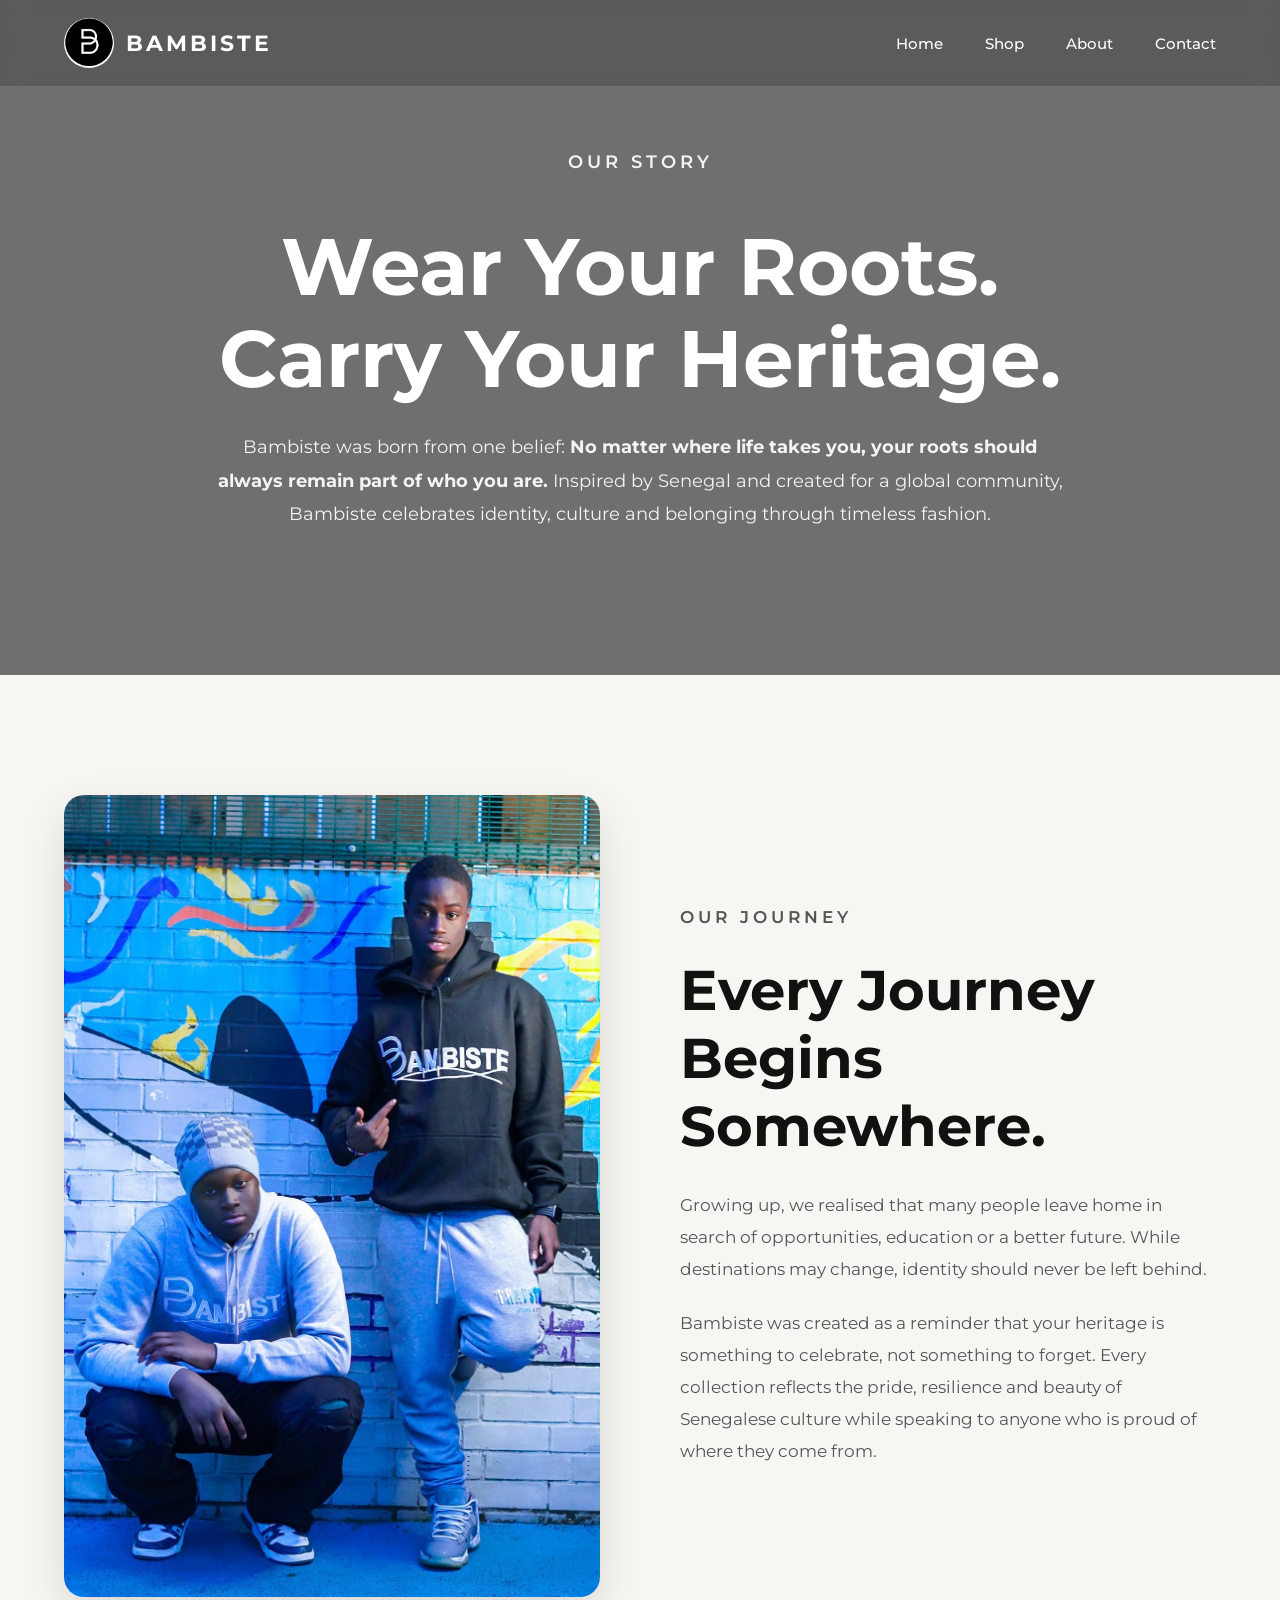
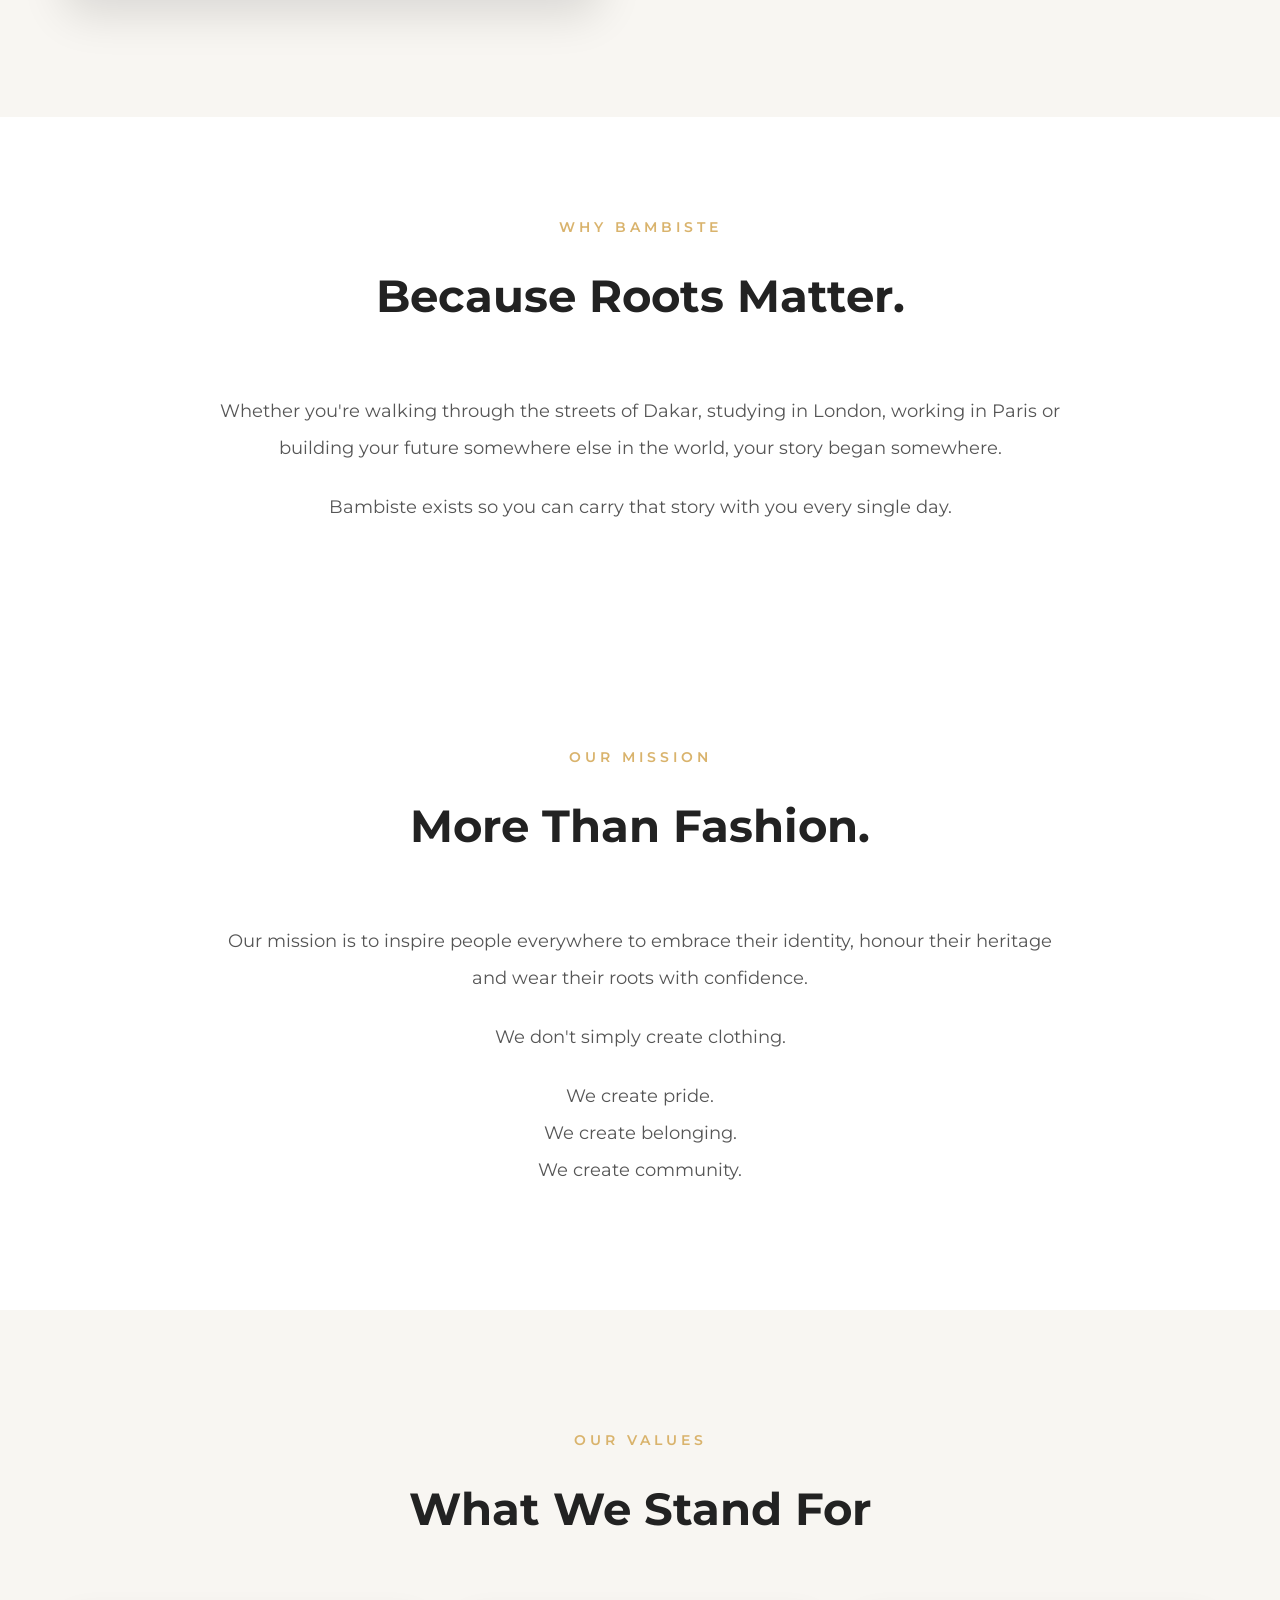
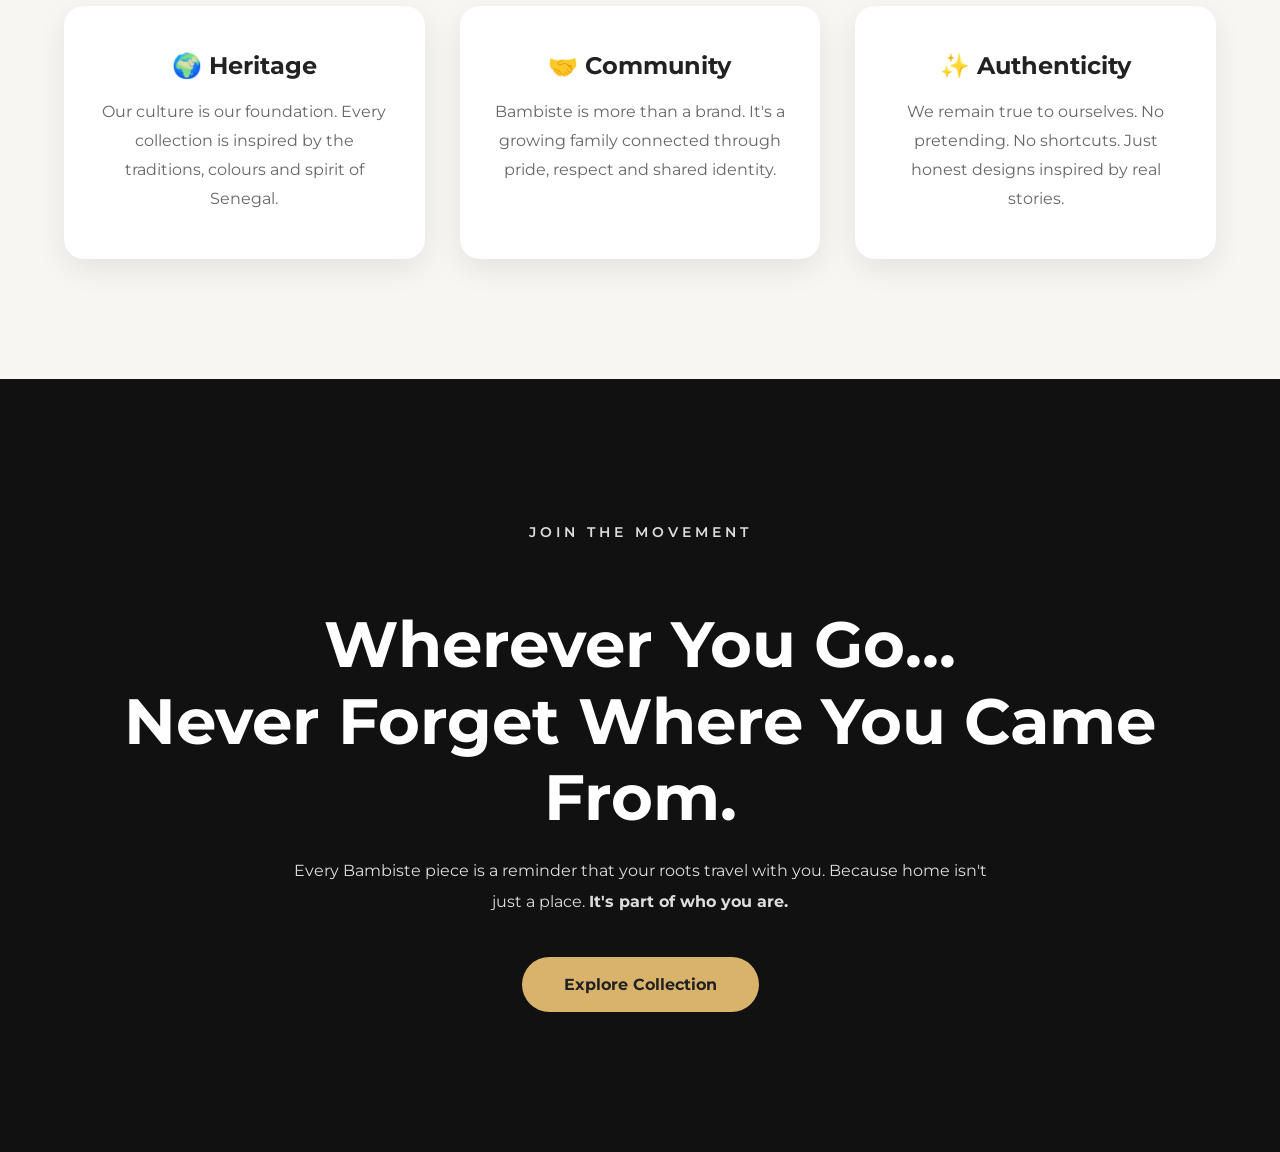
==== about.html @ 908a44ee "Add files via upload" ====
<!DOCTYPE html>
<html lang="en">

<head>

    <meta charset="UTF-8">
    <meta name="viewport" content="width=device-width, initial-scale=1.0">

    <title>About | Bambiste</title>

    <link rel="stylesheet" href="style.css">

    <!-- Google Font -->
    <link rel="preconnect" href="https://fonts.googleapis.com">
    <link rel="preconnect" href="https://fonts.gstatic.com" crossorigin>

    <link href="https://fonts.googleapis.com/css2?family=Montserrat:wght@300;400;500;600;700;800&display=swap" rel="stylesheet">

</head>

<body>

<header>

    <nav class="navbar">

        <a href="home.html" class="logo">

            <img src="logo.PNG" alt="Bambiste Logo">

            <span>BAMBISTE</span>

        </a>

        <ul class="nav-links">

            <li><a href="home.html">Home</a></li>

            <li><a href="shop.html">Shop</a></li>

            <li><a href="about.html">About</a></li>

            <li><a href="contact.html">Contact</a></li>

        </ul>

    </nav>

</header>

<main>

<!-- ==========================================
     ABOUT HERO
========================================== -->

<section class="about-hero">

    <div class="about-overlay"></div>

    <div class="about-content">

        <p class="section-subtitle">
            OUR STORY
        </p>

        <h1>
            Wear Your Roots.
            <br>
            Carry Your Heritage.
        </h1>

        <p>

            Bambiste was born from one belief:
            <strong>No matter where life takes you, your roots should always remain part of who you are.</strong>

            Inspired by Senegal and created for a global community, Bambiste celebrates identity, culture and belonging through timeless fashion.

        </p>

    </div>

</section>

<!-- ==========================================
     OUR STORY
========================================== -->

<section class="about-story">

    <div class="container">

        <div class="about-grid">

            <div class="about-image">

                <img src="pic10.JPG" alt="Bambiste Story">

            </div>

            <div class="about-text">

                <p class="section-subtitle">
                    OUR JOURNEY
                </p>

                <h2>
                    Every Journey Begins Somewhere.
                </h2>

                <p>

                    Growing up, we realised that many people leave home in search of opportunities, education or a better future. While destinations may change, identity should never be left behind.

                </p>

                <p>

                    Bambiste was created as a reminder that your heritage is something to celebrate, not something to forget. Every collection reflects the pride, resilience and beauty of Senegalese culture while speaking to anyone who is proud of where they come from.

                </p>

            </div>

        </div>

    </div>

</section>

<!-- ==========================================
     WHY BAMBISTE
========================================== -->

<section class="about-purpose">

    <div class="container">

        <div class="section-heading">

            <p class="section-subtitle">
                WHY BAMBISTE
            </p>

            <h2>
                Because Roots Matter.
            </h2>

        </div>

        <div class="purpose-text">

            <p>

                Whether you're walking through the streets of Dakar, studying in London, working in Paris or building your future somewhere else in the world, your story began somewhere.

            </p>

            <p>

                Bambiste exists so you can carry that story with you every single day.

            </p>

        </div>

    </div>

</section>

<!-- ==========================================
     OUR MISSION
========================================== -->

<section class="mission">

    <div class="container">

        <div class="section-heading">

            <p class="section-subtitle">
                OUR MISSION
            </p>

            <h2>
                More Than Fashion.
            </h2>

        </div>

        <div class="purpose-text">

            <p>

                Our mission is to inspire people everywhere to embrace their identity, honour their heritage and wear their roots with confidence.

            </p>

            <p>

                We don't simply create clothing.

            </p>

            <p>

                We create pride.
                <br>
                We create belonging.
                <br>
                We create community.

            </p>

        </div>

    </div>

</section>

<!-- ==========================================
     OUR VALUES
========================================== -->

<section class="values">

    <div class="container">

        <div class="section-heading">

            <p class="section-subtitle">
                OUR VALUES
            </p>

            <h2>
                What We Stand For
            </h2>

        </div>

        <div class="values-grid">

            <div class="value-card">

                <h3>🌍 Heritage</h3>

                <p>

                    Our culture is our foundation. Every collection is inspired by the traditions, colours and spirit of Senegal.

                </p>

            </div>

            <div class="value-card">

                <h3>🤝 Community</h3>

                <p>

                    Bambiste is more than a brand. It's a growing family connected through pride, respect and shared identity.

                </p>

            </div>

            <div class="value-card">

                <h3>✨ Authenticity</h3>

                <p>

                    We remain true to ourselves. No pretending. No shortcuts. Just honest designs inspired by real stories.

                </p>

            </div>

        </div>

    </div>

</section>

<!-- ==========================================
     FINAL MESSAGE
========================================== -->

<section class="about-cta">

    <div class="container">

        <p class="section-subtitle">

            JOIN THE MOVEMENT

        </p>

        <h2>

            Wherever You Go...
            <br>
            Never Forget Where You Came From.

        </h2>

        <p>

            Every Bambiste piece is a reminder that your roots travel with you.

            Because home isn't just a place.

            <strong>It's part of who you are.</strong>

        </p>

        <a href="shop.html" class="btn">

            Explore Collection

        </a>

    </div>

</section>

</main>

<script src="script.js"></script>

</body>

</html>
---- style.css ----
/* =====================================================
   BAMBISTE WEBSITE
   MAIN STYLESHEET
===================================================== */


/* =====================================================
   RESET
===================================================== */

*{
    margin:0;
    padding:0;
    box-sizing:border-box;
}

html{
    scroll-behavior:smooth;
}

body{
    font-family:'Montserrat',sans-serif;
    background:#f8f6f2;
    color:#222;
    overflow-x:hidden;
}

img{
    display:block;
    max-width:100%;
}

a{
    text-decoration:none;
}

ul{
    list-style:none;
}


/* =====================================================
   REUSABLE
===================================================== */

section{
    width:100%;
}

.btn{

    display:inline-flex;

    align-items:center;

    justify-content:center;

    padding:18px 42px;

    background:#d9b36c;

    color:#222;

    border-radius:50px;

    font-weight:700;

    transition:.35s ease;

}

.btn:hover{

    background:#fff;

    transform:translateY(-4px);

    box-shadow:0 12px 30px rgba(0,0,0,.15);

}


/* =====================================================
   HEADER
===================================================== */

header{

    position:fixed;

    top:0;
    left:0;

    width:100%;

    z-index:1000;

    background:rgba(0,0,0,.18);

    backdrop-filter:blur(12px);

    transition:.35s ease;

}

.navbar{

    width:90%;

    max-width:1300px;

    margin:auto;

    display:flex;

    justify-content:space-between;

    align-items:center;

    padding:18px 0;

}


/* =====================================================
   LOGO
===================================================== */

.logo{

    display:flex;

    align-items:center;

    gap:12px;

    color:#fff;

    font-size:1.35rem;

    font-weight:700;

    letter-spacing:3px;

}

.logo img{

    width:50px;

    height:50px;

    object-fit:cover;

    border-radius:50%;

    transition:.35s ease;

}

.logo:hover img{

    transform:rotate(8deg) scale(1.08);

}


/* =====================================================
   NAVIGATION
===================================================== */

.nav-links{

    display:flex;

    align-items:center;

    gap:42px;

}

.nav-links a{

    position:relative;

    color:#fff;

    font-size:.95rem;

    font-weight:500;

    transition:.3s ease;

}

.nav-links a:hover{

    color:#d9b36c;

}

.nav-links a::after{

    content:"";

    position:absolute;

    left:0;

    bottom:-6px;

    width:0;

    height:2px;

    background:#d9b36c;

    transition:.3s;

}

.nav-links a:hover::after{

    width:100%;

}


/* =====================================================
   HERO
===================================================== */

.hero{

    position:relative;

    min-height:100vh;

    display:flex;

    justify-content:center;

    align-items:center;

    overflow:hidden;

}


/* =====================================================
   HERO SLIDER
===================================================== */

.hero-slider{

    position:absolute;

    inset:0;

}

.hero-slider img{

    position:absolute;

    inset:0;

    width:100%;

    height:100%;

    object-fit:cover;

    object-position:center center;

    opacity:0;

    transform:scale(1);

    transition:
        opacity 1.2s ease,
        transform 6s ease;

}

.hero-slider img.active{

    opacity:1;

    transform:scale(1.06);

}


/* Individual image positioning */

.hero-top{

    object-position:center 15%;

}

.hero-center{

    object-position:center center;

}

.hero-left{

    object-position:left center;

}

.hero-right{

    object-position:right center;

}


/* =====================================================
   HERO OVERLAY
===================================================== */

.hero-overlay{

    position:absolute;

    inset:0;

    background:linear-gradient(

        rgba(0,0,0,.35),

        rgba(0,0,0,.55)

    );

}


/* =====================================================
   HERO CONTENT
===================================================== */

.hero-content{

    position:relative;

    z-index:5;

    width:90%;

    max-width:850px;

    text-align:center;

    color:#fff;

}

.subtitle{

    margin-bottom:22px;

    color:#d9b36c;

    font-size:.95rem;

    letter-spacing:4px;

    text-transform:uppercase;

}

.hero h1{

    font-size:clamp(3rem,7vw,5rem);

    line-height:1.1;

    margin-bottom:25px;

}

.description{

    max-width:700px;

    margin:0 auto 45px;

    line-height:1.9;

    font-size:1.08rem;

    color:#f2f2f2;

}


/* =====================================================
   SCROLL INDICATOR
===================================================== */

.scroll-indicator{

    position:absolute;

    bottom:35px;

    left:50%;

    transform:translateX(-50%);

    color:#fff;

    font-size:.8rem;

    letter-spacing:3px;

    text-transform:uppercase;

    z-index:5;

    opacity:.8;

}

/* =====================================================
   OUR STORY
===================================================== */

.story{

    padding:120px 0;

    background:#f8f6f2;

}

.story-container{

    width:90%;

    max-width:1300px;

    margin:auto;

    display:grid;

    grid-template-columns:1fr 1fr;

    gap:90px;

    align-items:center;

}

.story-image{

    position:relative;

    overflow:hidden;

    border-radius:20px;

    box-shadow:0 20px 60px rgba(0,0,0,.12);

}

.story-image img{

    width:100%;

    aspect-ratio:4/5;

    object-fit:cover;

    object-position:center top;

    transition:transform .7s ease;

}

.story-image:hover img{

    transform:scale(1.05);

}

.story-text{

    max-width:560px;

}

.section-subtitle{

    display:inline-block;

    color:#d9b36c;

    text-transform:uppercase;

    letter-spacing:4px;

    font-size:.9rem;

    font-weight:600;

    margin-bottom:18px;

}

.story-text h2{

    font-size:clamp(2.5rem,5vw,3.5rem);

    color:#111;

    line-height:1.2;

    margin-bottom:30px;

}

.story-text p{

    color:#555;

    font-size:1.05rem;

    line-height:1.9;

    margin-bottom:24px;

}


/* =====================================================
   FUTURE SECTIONS
===================================================== */

.section{

    padding:120px 0;

}

.container{

    width:90%;

    max-width:1300px;

    margin:auto;

}


/* =====================================================
   SCROLLBAR
===================================================== */

::-webkit-scrollbar{

    width:10px;

}

::-webkit-scrollbar-track{

    background:#efefef;

}

::-webkit-scrollbar-thumb{

    background:#d9b36c;

    border-radius:20px;

}

::-webkit-scrollbar-thumb:hover{

    background:#bf9850;

}


/* =====================================================
   SELECTION
===================================================== */

::selection{

    background:#d9b36c;

    color:#fff;

}

/* =====================================================
   ABOUT PAGE
===================================================== */

/* ==========================
   ABOUT HERO
========================== */

.about-hero{

    position:relative;

    min-height:75vh;

    display:flex;

    justify-content:center;

    align-items:center;

    text-align:center;

    color:#fff;

    background:
    linear-gradient(rgba(0,0,0,.55),rgba(0,0,0,.55)),
    url("images/about/about-hero.jpg") center center/cover;

}

.about-content{

    width:90%;

    max-width:850px;

    position:relative;

    z-index:2;

}

.about-content h1{

    font-size:clamp(3rem,7vw,5rem);

    line-height:1.15;

    margin:25px 0;

}

.about-content p{

    font-size:1.1rem;

    line-height:1.9;

    color:#f4f4f4;

}

/* ==========================
   ABOUT STORY
========================== */

.about-story{

    padding:120px 0;

}

.about-grid{

    display:grid;

    grid-template-columns:1fr 1fr;

    gap:80px;

    align-items:center;

}

.about-image{

    overflow:hidden;

    border-radius:20px;

    box-shadow:0 18px 45px rgba(0,0,0,.12);

}

.about-image img{

    width:100%;

    display:block;

    transition:.6s ease;

}

.about-image:hover img{

    transform:scale(1.05);

}

.about-text h2{

    font-size:clamp(2.4rem,5vw,3.5rem);

    margin-bottom:30px;

    color:#111;

}

.about-text p{

    color:#555;

    line-height:1.9;

    margin-bottom:22px;

    font-size:1.05rem;

}

/* ==========================
   PURPOSE & MISSION
========================== */

.about-purpose,
.mission{

    padding:100px 0;

    background:#fff;

}

.purpose-text{

    max-width:850px;

    margin:auto;

    text-align:center;

}

.purpose-text p{

    font-size:1.15rem;

    line-height:2;

    color:#555;

    margin-bottom:22px;

}

/* ==========================
   VALUES
========================== */

.values{

    padding:120px 0;

    background:#f8f6f2;

}

.values-grid{

    display:grid;

    grid-template-columns:repeat(3,1fr);

    gap:35px;

}

.value-card{

    background:#fff;

    padding:45px 35px;

    border-radius:20px;

    text-align:center;

    transition:.35s;

    box-shadow:0 10px 30px rgba(0,0,0,.08);

}

.value-card:hover{

    transform:translateY(-10px);

}

.value-card h3{

    font-size:1.5rem;

    margin-bottom:18px;

    color:#222;

}

.value-card p{

    color:#666;

    line-height:1.8;

}

/* ==========================
   FINAL CTA
========================== */

.about-cta{

    padding:140px 0;

    text-align:center;

    background:#111;

    color:#fff;

}

.about-cta h2{

    font-size:clamp(2.5rem,5vw,4rem);

    margin:20px 0;

    line-height:1.2;

}

.about-cta p{

    max-width:700px;

    margin:0 auto 40px;

    color:#ddd;

    line-height:1.9;

}

/* =====================================================
   CONTACT PAGE
===================================================== */

/* ==========================
   CONTACT HERO
========================== */

.contact-hero{

    position:relative;

    min-height:70vh;

    display:flex;

    justify-content:center;

    align-items:center;

    text-align:center;

    color:#fff;

    background:
    linear-gradient(rgba(0,0,0,.55),rgba(0,0,0,.55)),
    url("images/contact/contact-hero.jpg") center center/cover;

}

.contact-content{

    width:90%;

    max-width:800px;

    position:relative;

    z-index:2;

}

.contact-content h1{

    font-size:clamp(3rem,7vw,5rem);

    margin:20px 0;

    line-height:1.15;

}

.contact-content p{

    color:#f2f2f2;

    line-height:1.9;

    font-size:1.05rem;

}


/* ==========================
   CONTACT SECTION
========================== */

.contact-section{

    padding:120px 0;

    background:#f8f6f2;

}

.contact-grid{

    display:grid;

    grid-template-columns:1fr 1fr;

    gap:70px;

    align-items:start;

}

.contact-intro{

    color:#666;

    line-height:1.9;

    margin-bottom:40px;

}


/* ==========================
   CONTACT CARDS
========================== */

.info-cards{

    display:flex;

    flex-direction:column;

    gap:25px;

}

.info-card{

    background:#fff;

    padding:30px;

    border-radius:20px;

    box-shadow:0 10px 30px rgba(0,0,0,.08);

    transition:.35s;

}

.info-card:hover{

    transform:translateY(-8px);

}

.info-icon{

    font-size:2rem;

    margin-bottom:15px;

}

.info-card h3{

    margin-bottom:10px;

    color:#111;

}

.info-card p{

    color:#666;

    line-height:1.8;

}


/* ==========================
   CONTACT FORM
========================== */

.contact-form{

    background:#fff;

    padding:40px;

    border-radius:20px;

    box-shadow:0 12px 35px rgba(0,0,0,.08);

}

.input-group{

    margin-bottom:22px;

}

.contact-form input,
.contact-form textarea{

    width:100%;

    padding:16px 18px;

    border:1px solid #ddd;

    border-radius:12px;

    font-family:'Montserrat',sans-serif;

    font-size:1rem;

    transition:.3s;

    background:#fff;

}

.contact-form textarea{

    resize:vertical;

    min-height:160px;

}

.contact-form input:focus,
.contact-form textarea:focus{

    outline:none;

    border-color:#d9b36c;

    box-shadow:0 0 0 3px rgba(217,179,108,.15);

}

.contact-form .btn{

    width:100%;

}


/* ==========================
   SOCIAL SECTION
========================== */

.contact-social{

    padding:120px 0;

    text-align:center;

    background:#fff;

}

.contact-social h2{

    font-size:clamp(2.4rem,5vw,3.5rem);

    margin:20px 0;

}

.contact-social p{

    max-width:700px;

    margin:0 auto 40px;

    color:#666;

    line-height:1.8;

}

.social-links{

    display:flex;

    justify-content:center;

    gap:25px;

    flex-wrap:wrap;

}

.social-links a{

    padding:14px 28px;

    border:2px solid #d9b36c;

    border-radius:40px;

    color:#222;

    font-weight:600;

    transition:.35s;

}

.social-links a:hover{

    background:#d9b36c;

    color:#fff;

}


/* ==========================
   FINAL QUOTE
========================== */

.contact-quote{

    position:relative;

    min-height:55vh;

    display:flex;

    justify-content:center;

    align-items:center;

    text-align:center;

    color:#fff;

    background:
    linear-gradient(rgba(0,0,0,.60),rgba(0,0,0,.60)),
    url("images/contact/contact-quote.jpg") center center/cover;

}

.quote-content{

    width:90%;

    max-width:800px;

    position:relative;

    z-index:2;

}

.quote-content h2{

    font-size:clamp(2.5rem,5vw,4rem);

    line-height:1.3;

    margin-bottom:25px;

}

.quote-content p{

    font-size:1.2rem;

    letter-spacing:2px;

    text-transform:uppercase;

}

/* =====================================================
   SHOP PAGE
===================================================== */

.shop-hero{

    height:60vh;

    min-height:450px;

    display:flex;

    justify-content:center;

    align-items:center;

    text-align:center;

    background:linear-gradient(rgba(0,0,0,.55),rgba(0,0,0,.55)),
    url("../images/hero/hero1.jpg") center center/cover;

    color:#fff;

}

.shop-hero-content{

    width:90%;

    max-width:800px;

}

.shop-hero h1{

    font-size:clamp(3rem,7vw,5rem);

    margin:20px 0;

}

.shop-hero p{

    line-height:1.8;

}


/* ==========================
   SECTION HEADINGS
========================== */

.section-heading{

    text-align:center;

    margin-bottom:70px;

}

.section-heading h2{

    font-size:2.8rem;

    margin:15px 0;

}

.section-description{

    max-width:650px;

    margin:auto;

    color:#666;

    line-height:1.8;

}


/* ==========================
   CATEGORIES
========================== */

.categories{

    padding:120px 0;

}

.category-grid{

    display:grid;

    grid-template-columns:repeat(3,1fr);

    gap:30px;

}

.category-card{

    position:relative;

    overflow:hidden;

    border-radius:20px;

    cursor:pointer;

}

.category-card img{

    width:100%;

    height:500px;

    object-fit:cover;

    transition:.6s;

}

.category-card:hover img{

    transform:scale(1.08);

}

.category-overlay{

    position:absolute;

    inset:0;

    background:linear-gradient(to top,rgba(0,0,0,.7),transparent);

    display:flex;

    flex-direction:column;

    justify-content:flex-end;

    padding:35px;

}

.category-overlay h3{

    color:#fff;

    font-size:2rem;

    margin-bottom:10px;

}

.category-overlay a{

    color:#d9b36c;

    font-weight:600;

}


/* ==========================
   PRODUCTS
========================== */

.featured-products{

    padding:0 0 120px;

}

.product-grid{

    display:grid;

    grid-template-columns:repeat(3,1fr);

    gap:35px;

}

.product-card{

    background:#fff;

    border-radius:20px;

    overflow:hidden;

    text-align:center;

    transition:.35s;

    box-shadow:0 8px 30px rgba(0,0,0,.08);

}

.product-card:hover{

    transform:translateY(-10px);

}

.product-card img{

    width:100%;

    height:380px;

    object-fit:cover;

}

.product-card h3{

    margin:25px 0 10px;

}

.price{

    color:#d9b36c;

    font-weight:700;

    margin-bottom:25px;

}

.product-card .btn{

    margin-bottom:30px;

}


/* =====================================================
   RESPONSIVE
===================================================== */

@media (max-width:1100px){

    .hero h1{

        font-size:4rem;

    }

    .story-container{

        gap:60px;

    }

}


@media (max-width:900px){

    .navbar{

        padding:16px 0;

    }

    .nav-links{

        gap:24px;

    }

    .hero{

        min-height:90vh;

    }

    .hero h1{

        font-size:3.2rem;

    }

    .description{

        font-size:1rem;

    }

    .story-container{

        grid-template-columns:1fr;

        gap:50px;

        text-align:center;

    }

    .story-text{

        max-width:100%;

    }

    .story-image{

        max-width:550px;

        margin:auto;

    }
    .category-grid,

    .product-grid{

        grid-template-columns:1fr;

    }

    .about-grid{

    grid-template-columns:1fr;

    text-align:center;

}

.values-grid{

    grid-template-columns:1fr;

}
.contact-grid{

    grid-template-columns:1fr;

}

.contact-info{

    text-align:center;

}

.contact-form{

    padding:30px;

}

}


@media (max-width:768px){

    .navbar{

        flex-direction:column;

        gap:18px;

    }

    .logo{

        font-size:1.2rem;

    }

    .logo img{

        width:44px;

        height:44px;

    }

    .nav-links{

        flex-wrap:wrap;

        justify-content:center;

        gap:18px;

    }

    .hero{

        min-height:85vh;

    }

    .hero h1{

        font-size:2.7rem;

    }

    .subtitle{

        font-size:.8rem;

        letter-spacing:3px;

    }

    .description{

        line-height:1.8;

    }

    .btn{

        padding:16px 34px;

    }

    .story{

        padding:90px 0;

    }

}


@media (max-width:480px){

    .hero{

        min-height:80vh;

    }

    .hero-content{

        width:92%;

    }

    .hero h1{

        font-size:2.2rem;

    }

    .description{

        font-size:.95rem;

    }

    .story{

        padding:80px 0;

    }

    .story-text h2{

        font-size:2rem;

    }

    .story-text p{

        font-size:1rem;

    }

    .scroll-indicator{

        display:none;

    }

}
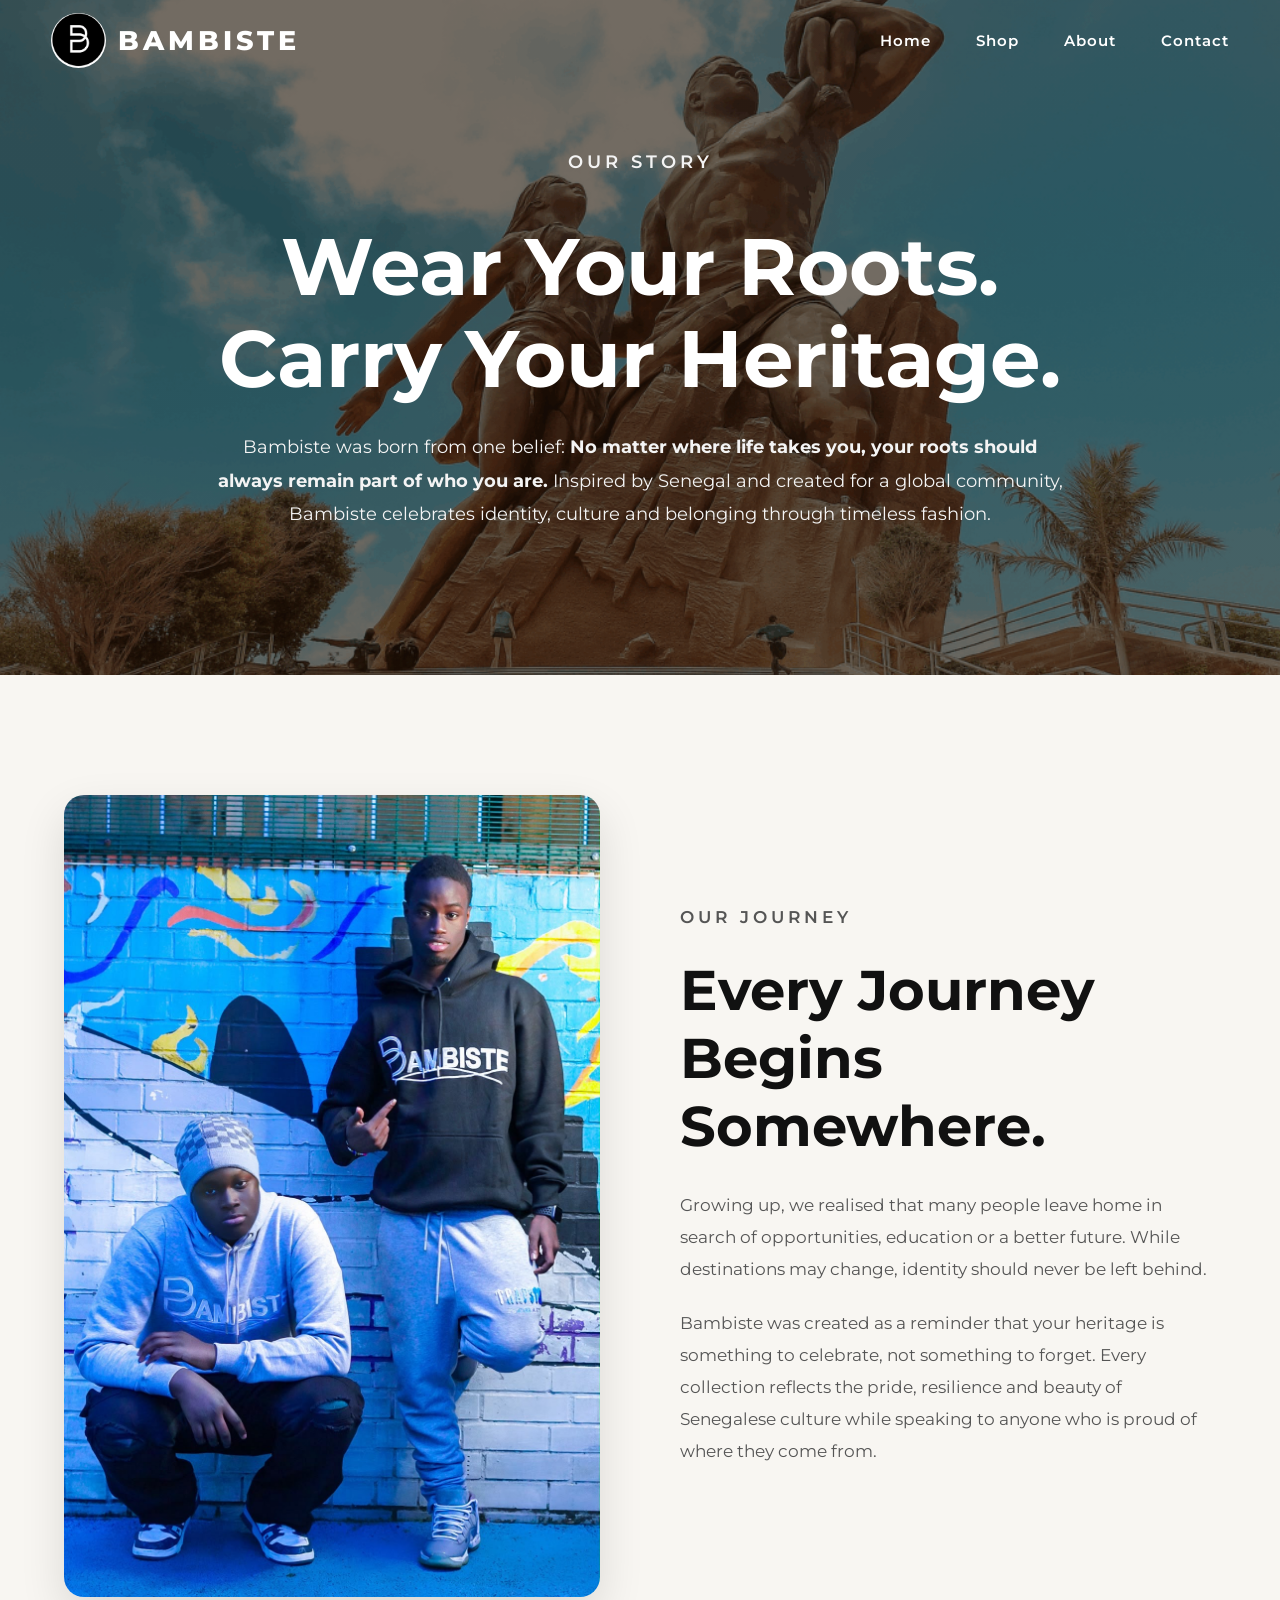
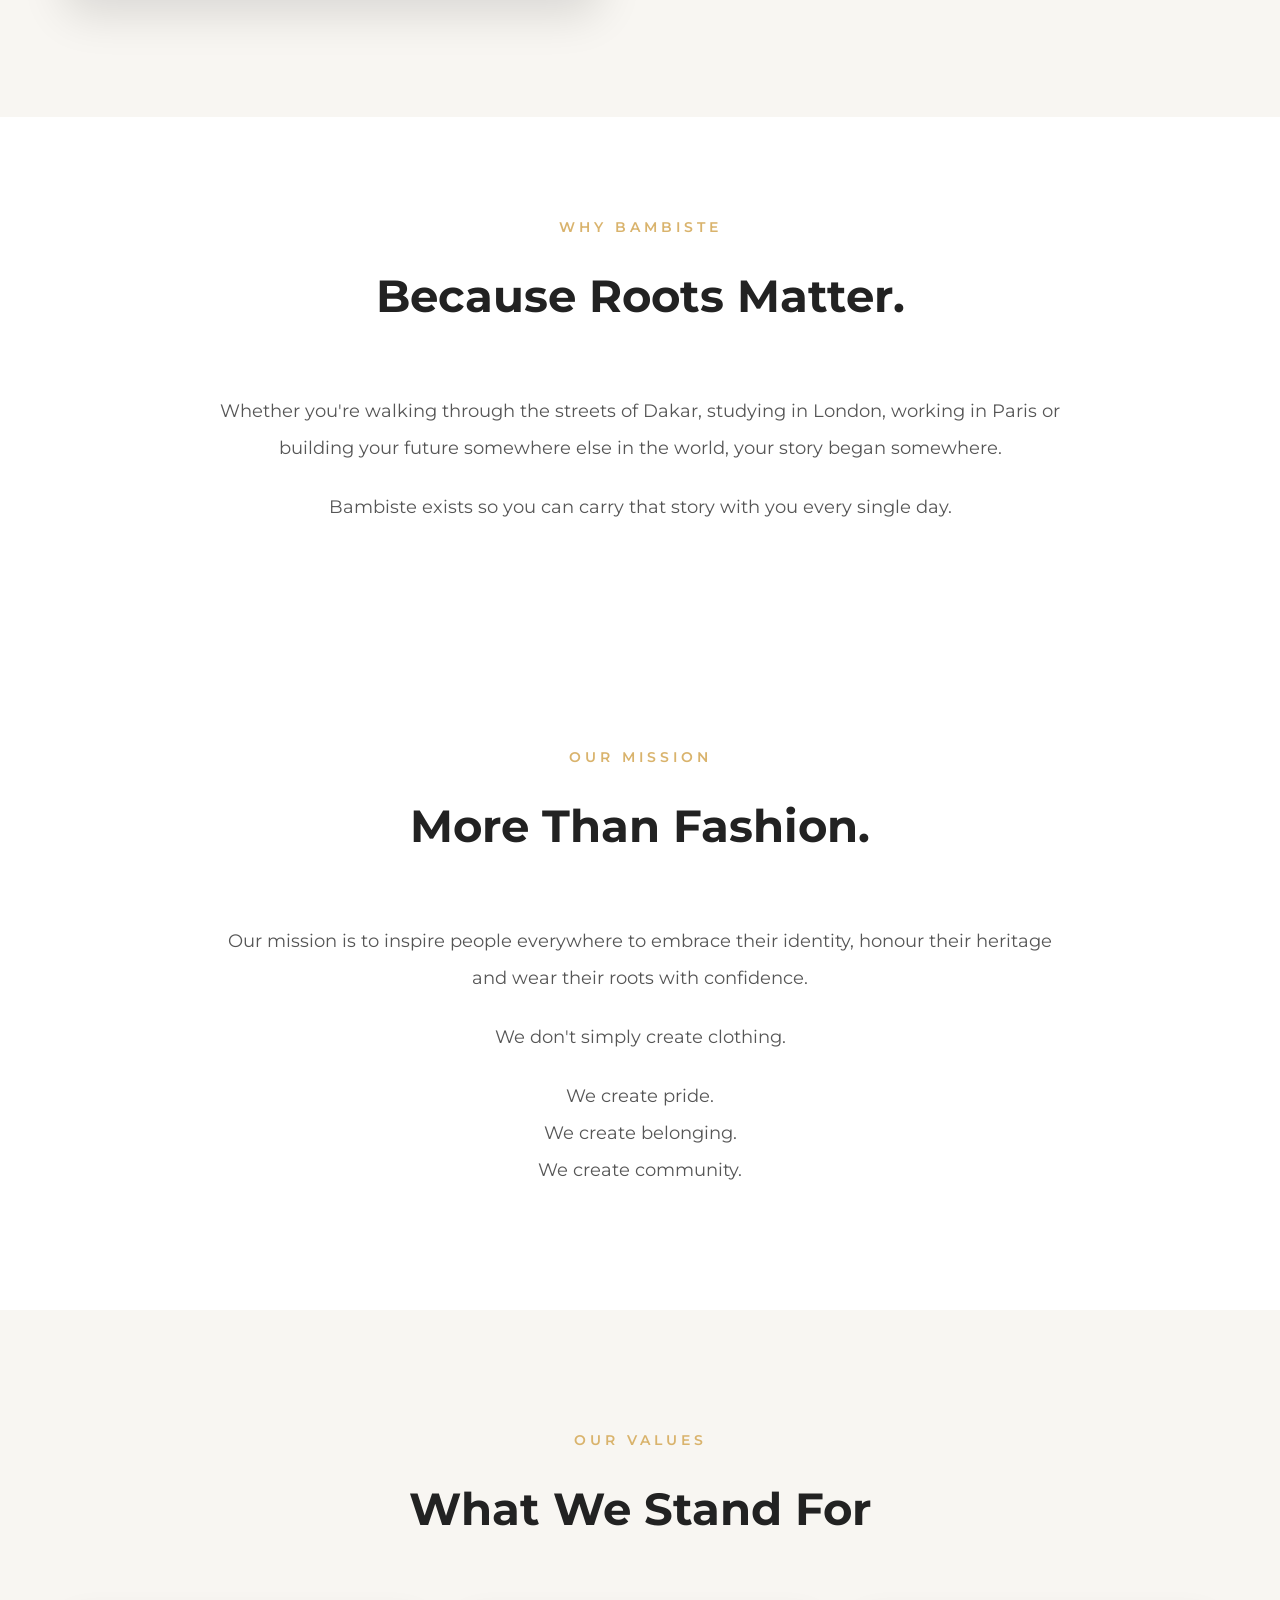
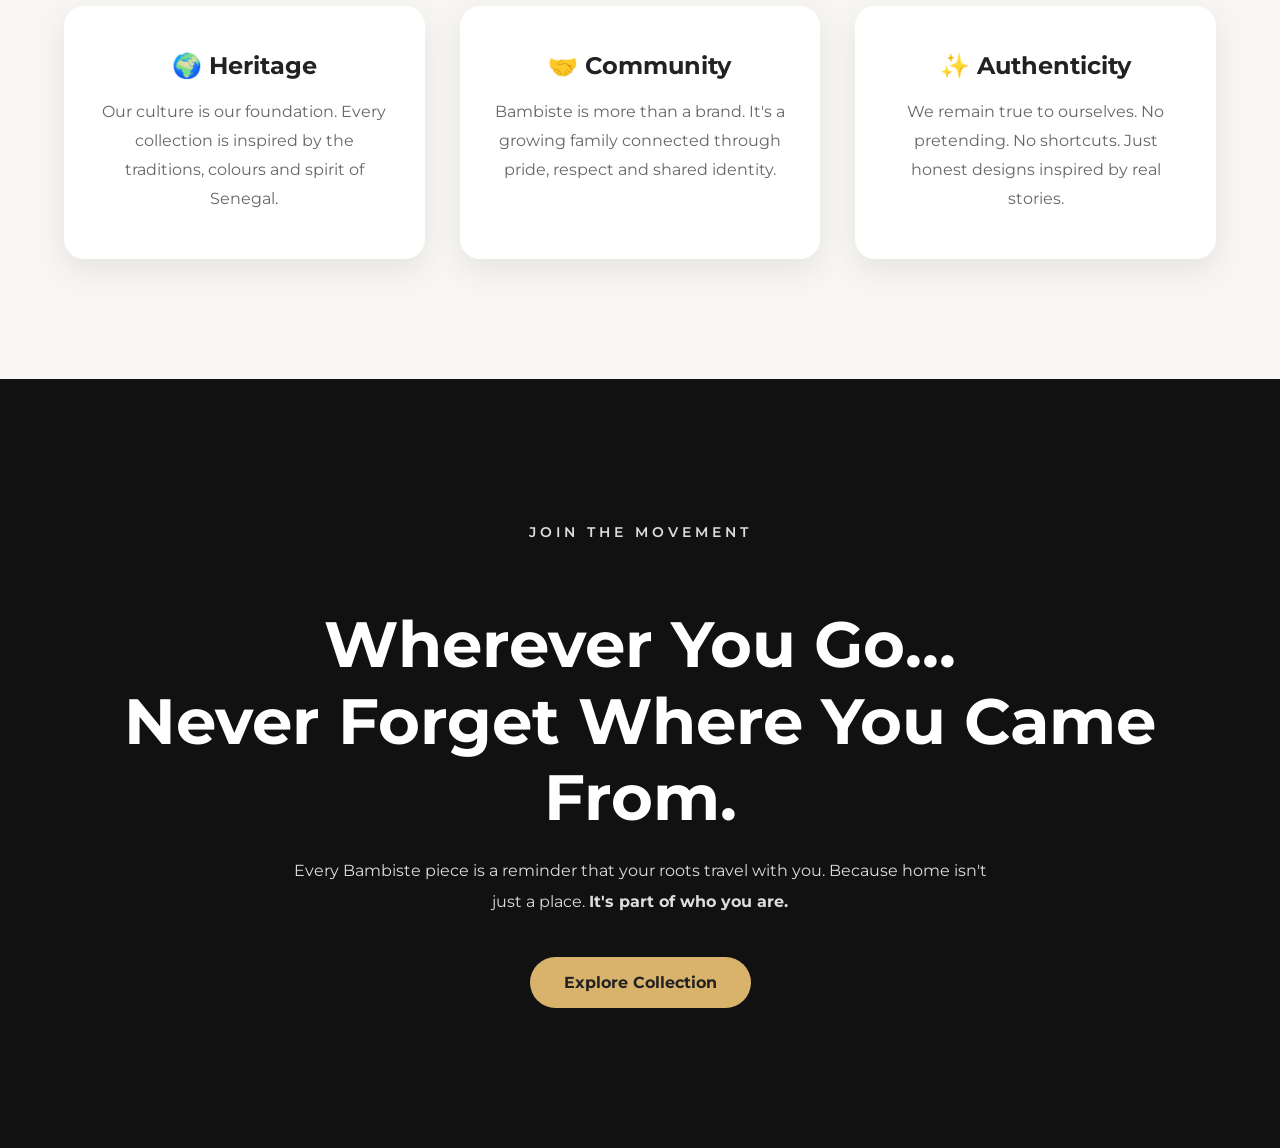
==== commit 9019422e: "Update about.html" ====
--- a/about.html
+++ b/about.html
@@ -24,7 +24,7 @@
 
     <nav class="navbar">
 
-        <a href="home.html" class="logo">
+        <a href="index.html" class="logo">
 
             <img src="logo.PNG" alt="Bambiste Logo">
 
@@ -34,7 +34,7 @@
 
         <ul class="nav-links">
 
-            <li><a href="home.html">Home</a></li>
+            <li><a href="index.html">Home</a></li>
 
             <li><a href="shop.html">Shop</a></li>
 
@@ -331,4 +331,4 @@
 
 </body>
 
-</html>+</html>
--- a/style.css
+++ b/style.css
@@ -1,8 +1,7 @@
-/* =====================================================
+ /* =====================================================
    BAMBISTE WEBSITE
    MAIN STYLESHEET
 ===================================================== */
-
 
 /* =====================================================
    RESET
@@ -38,7 +37,6 @@
     list-style:none;
 }
 
-
 /* =====================================================
    REUSABLE
 ===================================================== */
@@ -78,144 +76,142 @@
     box-shadow:0 12px 30px rgba(0,0,0,.15);
 
 }
-
-
-/* =====================================================
+/* =====================================
    HEADER
-===================================================== */
+===================================== */
 
 header{
-
     position:fixed;
-
     top:0;
     left:0;
-
     width:100%;
-
     z-index:1000;
-
-    background:rgba(0,0,0,.18);
-
-    backdrop-filter:blur(12px);
-
     transition:.35s ease;
-
+}
+
+header.scrolled{
+    background:#fff;
+    box-shadow:0 10px 30px rgba(0,0,0,.08);
 }
 
 .navbar{
 
-    width:90%;
-
-    max-width:1300px;
+    width:92%;
+    max-width:1400px;
 
     margin:auto;
 
+    height:80px;
+
     display:flex;
-
+    align-items:center;
     justify-content:space-between;
 
+}
+
+.logo{
+
+    display:flex;
     align-items:center;
-
-    padding:18px 0;
-
-}
-
-
-/* =====================================================
-   LOGO
-===================================================== */
-
-.logo{
+    
+
+
+}
+
+.logo,
+.logo:link,
+.logo:visited{
+    color:#ffffff;
+}
+
+.logo span{
+
+    color:#ffffff;
+
+    font-size:1.7rem;
+
+    font-weight:800;
+
+    letter-spacing:4px;
+
+    margin-left:12px;
+
+    text-transform:uppercase;
+
+}
+
+.logo img{
+
+    width:55px;
+    height:55px;
+
+    border-radius:50%;
+
+    object-fit:cover;
+
+    transition:.3s;
+
+}
+
+.logo:hover img{
+
+    transform:scale(1.08);
+
+}
+
+.nav-links{
 
     display:flex;
 
     align-items:center;
 
-    gap:12px;
+    gap:45px;
+
+}
+
+.nav-links a{
 
     color:#fff;
 
-    font-size:1.35rem;
-
-    font-weight:700;
-
-    letter-spacing:3px;
-
-}
-
-.logo img{
-
-    width:50px;
-
-    height:50px;
-
-    object-fit:cover;
-
-    border-radius:50%;
-
-    transition:.35s ease;
-
-}
-
-.logo:hover img{
-
-    transform:rotate(8deg) scale(1.08);
-
-}
-
-
-/* =====================================================
-   NAVIGATION
-===================================================== */
-
-.nav-links{
-
-    display:flex;
-
-    align-items:center;
-
-    gap:42px;
-
-}
-
-.nav-links a{
+    font-size:.95rem;
+
+    font-weight:600;
+
+    letter-spacing:1px;
 
     position:relative;
 
-    color:#fff;
-
-    font-size:.95rem;
-
-    font-weight:500;
-
-    transition:.3s ease;
+    transition:.3s;
+
+}
+
+header.scrolled .nav-links a{
+
+    color:#222;
+
+}
+
+.nav-links a::after{
+
+    content:"";
+
+    position:absolute;
+
+    left:0;
+    bottom:-6px;
+
+    width:0;
+    height:2px;
+
+    background:#d9b36c;
+
+    transition:.3s;
 
 }
 
 .nav-links a:hover{
 
     color:#d9b36c;
-
-}
-
-.nav-links a::after{
-
-    content:"";
-
-    position:absolute;
-
-    left:0;
-
-    bottom:-6px;
-
-    width:0;
-
-    height:2px;
-
-    background:#d9b36c;
-
-    transition:.3s;
 
 }
 
@@ -246,7 +242,6 @@
 
 }
 
-
 /* =====================================================
    HERO SLIDER
 ===================================================== */
@@ -291,7 +286,6 @@
 
 }
 
-
 /* Individual image positioning */
 
 .hero-top{
@@ -317,7 +311,6 @@
     object-position:right center;
 
 }
-
 
 /* =====================================================
    HERO OVERLAY
@@ -339,7 +332,6 @@
 
 }
 
-
 /* =====================================================
    HERO CONTENT
 ===================================================== */
@@ -398,7 +390,6 @@
 
 }
 
-
 /* =====================================================
    SCROLL INDICATOR
 ===================================================== */
@@ -537,7 +528,6 @@
 
 }
 
-
 /* =====================================================
    FUTURE SECTIONS
 ===================================================== */
@@ -558,7 +548,6 @@
 
 }
 
-
 /* =====================================================
    SCROLLBAR
 ===================================================== */
@@ -589,7 +578,6 @@
 
 }
 
-
 /* =====================================================
    SELECTION
 ===================================================== */
@@ -628,7 +616,7 @@
 
     background:
     linear-gradient(rgba(0,0,0,.55),rgba(0,0,0,.55)),
-    url("images/about/about-hero.jpg") center center/cover;
+    url("statue1.png") center center/cover;
 
 }
 
@@ -895,7 +883,7 @@
 
     background:
     linear-gradient(rgba(0,0,0,.55),rgba(0,0,0,.55)),
-    url("images/contact/contact-hero.jpg") center center/cover;
+    url("tree.JPG") center center/cover;
 
 }
 
@@ -930,7 +918,6 @@
     font-size:1.05rem;
 
 }
-
 
 /* ==========================
    CONTACT SECTION
@@ -966,7 +953,6 @@
 
 }
 
-
 /* ==========================
    CONTACT CARDS
 ========================== */
@@ -1025,7 +1011,6 @@
 
 }
 
-
 /* ==========================
    CONTACT FORM
 ========================== */
@@ -1094,7 +1079,6 @@
 
 }
 
-
 /* ==========================
    SOCIAL SECTION
 ========================== */
@@ -1165,7 +1149,6 @@
 
 }
 
-
 /* ==========================
    FINAL QUOTE
 ========================== */
@@ -1188,7 +1171,7 @@
 
     background:
     linear-gradient(rgba(0,0,0,.60),rgba(0,0,0,.60)),
-    url("images/contact/contact-quote.jpg") center center/cover;
+    url("gal.PNG") center center/cover;
 
 }
 
@@ -1243,7 +1226,7 @@
     text-align:center;
 
     background:linear-gradient(rgba(0,0,0,.55),rgba(0,0,0,.55)),
-    url("../images/hero/hero1.jpg") center center/cover;
+    url("car.jpg") center center/cover;
 
     color:#fff;
 
@@ -1270,7 +1253,6 @@
     line-height:1.8;
 
 }
-
 
 /* ==========================
    SECTION HEADINGS
@@ -1304,7 +1286,6 @@
 
 }
 
-
 /* ==========================
    CATEGORIES
 ========================== */
@@ -1391,7 +1372,6 @@
 
 }
 
-
 /* ==========================
    PRODUCTS
 ========================== */
@@ -1466,7 +1446,6 @@
 
 }
 
-
 /* =====================================================
    RESPONSIVE
 ===================================================== */
@@ -1487,7 +1466,6 @@
 
 }
 
-
 @media (max-width:900px){
 
     .navbar{
@@ -1584,110 +1562,90 @@
 
 }
 
-
 @media (max-width:768px){
 
     .navbar{
 
+        height:auto;
+
+        padding:18px 0;
+
         flex-direction:column;
 
-        gap:18px;
-
     }
 
     .logo{
 
-        font-size:1.2rem;
-
-    }
-
-    .logo img{
-
-        width:44px;
-
-        height:44px;
+        margin-bottom:15px;
 
     }
 
     .nav-links{
 
+        justify-content:center;
+
         flex-wrap:wrap;
 
-        justify-content:center;
-
-        gap:18px;
-
-    }
+        gap:22px;
+
+    }
+
+    .hero h1{
+
+        font-size:2.7rem;
+
+    }
+
+    .description{
+
+        font-size:1rem;
+
+    }
+
+}
+
+
+    .btn{
+
+        padding:16px 34px;
+
+    }
+
+    .story{
+
+        padding:90px 0;
+
+    }
+
+
+@media (max-width:480px){
 
     .hero{
 
-        min-height:85vh;
+        min-height:80vh;
+
+    }
+
+    .hero-content{
+
+        width:92%;
 
     }
 
     .hero h1{
 
-        font-size:2.7rem;
-
-    }
-
-    .subtitle{
-
-        font-size:.8rem;
-
-        letter-spacing:3px;
+        font-size:2.2rem;
 
     }
 
     .description{
 
-        line-height:1.8;
-
-    }
-
-    .btn{
-
-        padding:16px 34px;
+        font-size:.95rem;
 
     }
 
     .story{
 
-        padding:90px 0;
-
-    }
-
-}
-
-
-@media (max-width:480px){
-
-    .hero{
-
-        min-height:80vh;
-
-    }
-
-    .hero-content{
-
-        width:92%;
-
-    }
-
-    .hero h1{
-
-        font-size:2.2rem;
-
-    }
-
-    .description{
-
-        font-size:.95rem;
-
-    }
-
-    .story{
-
         padding:80px 0;
 
     }
@@ -1710,4 +1668,4 @@
 
     }
 
-}+}
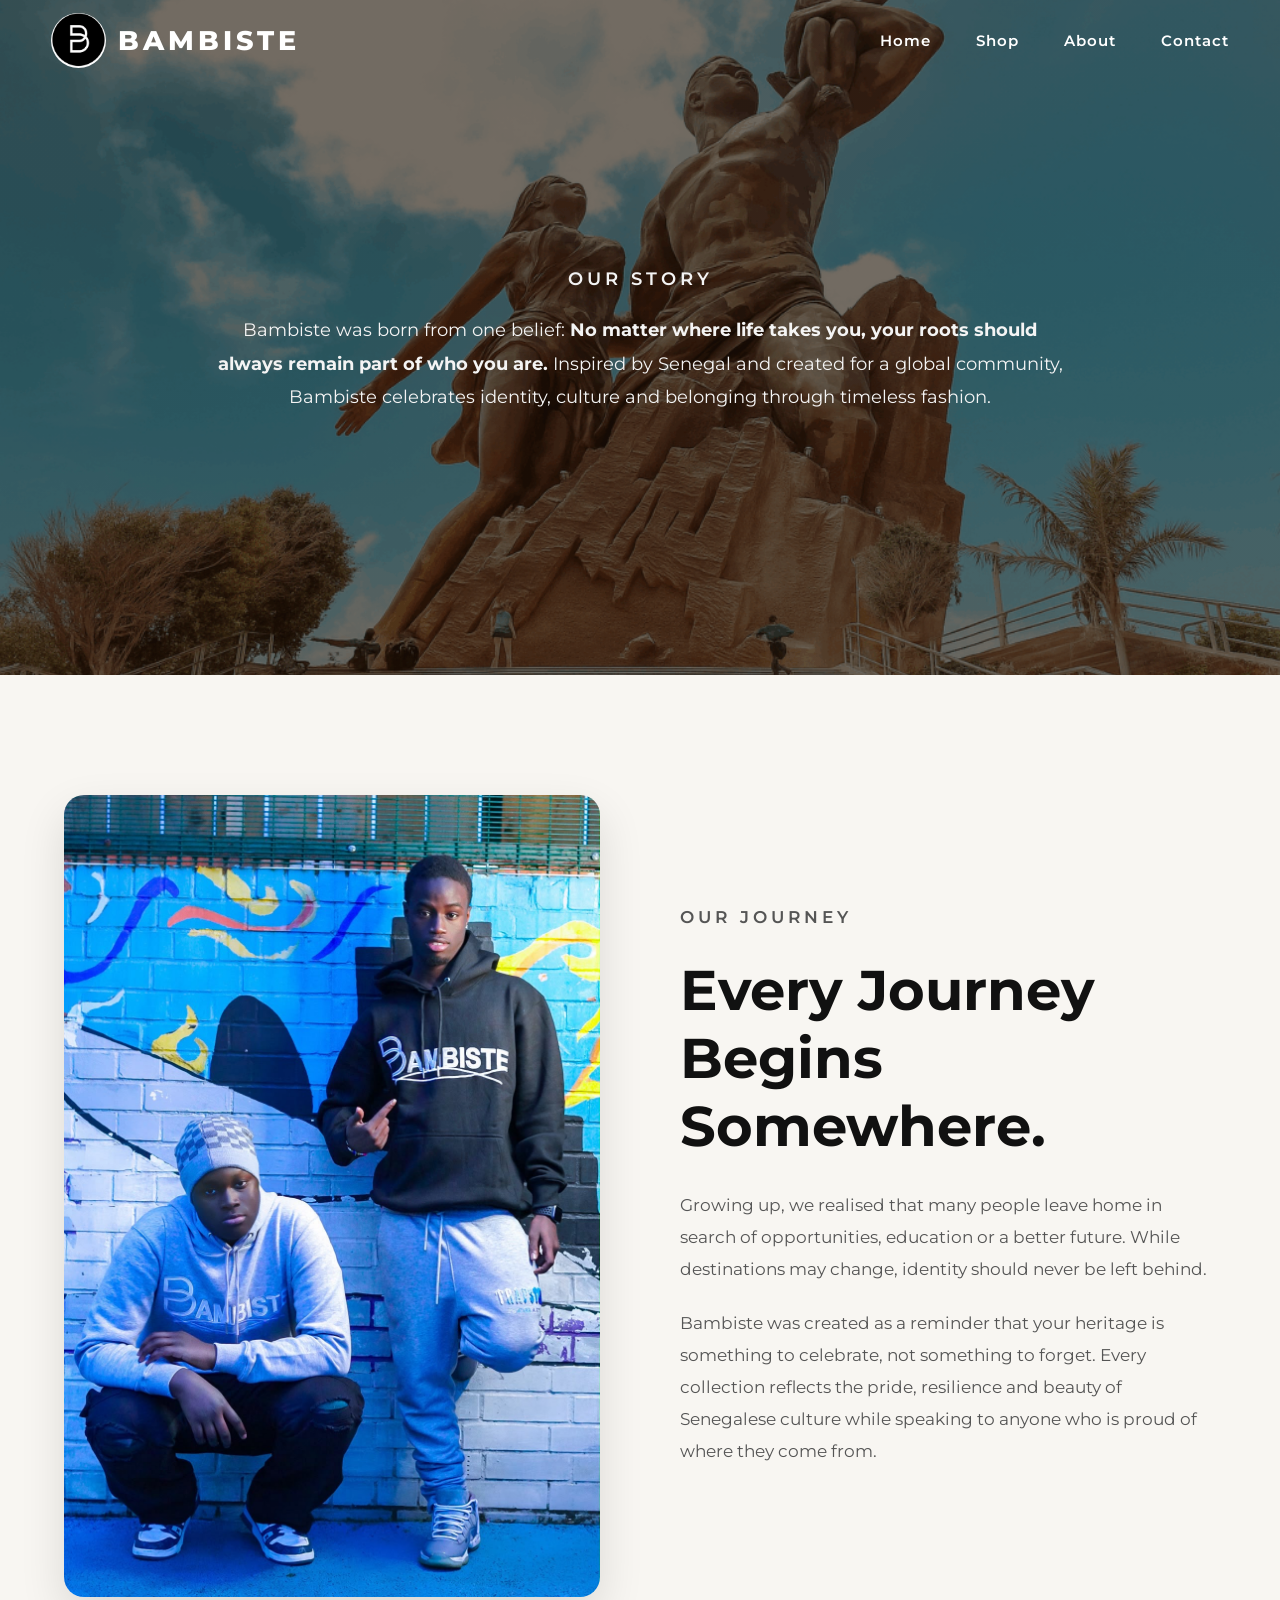
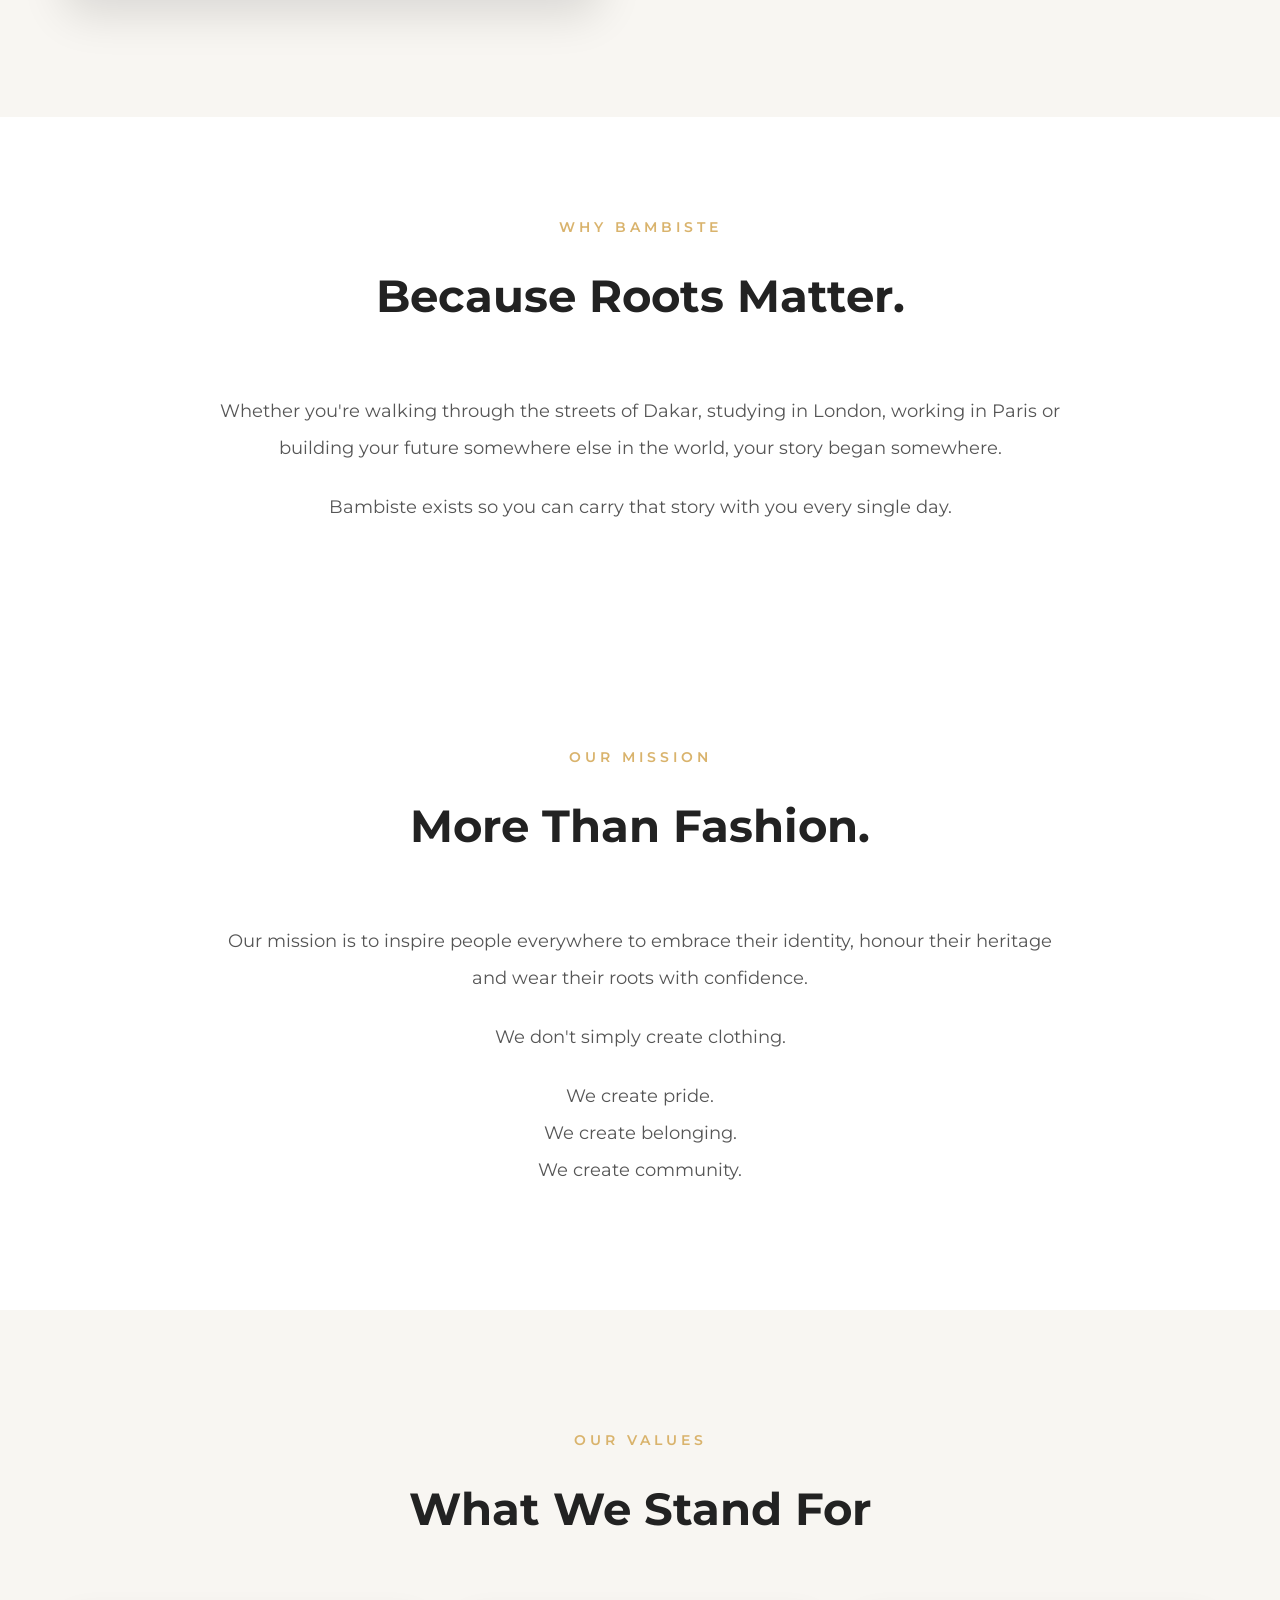
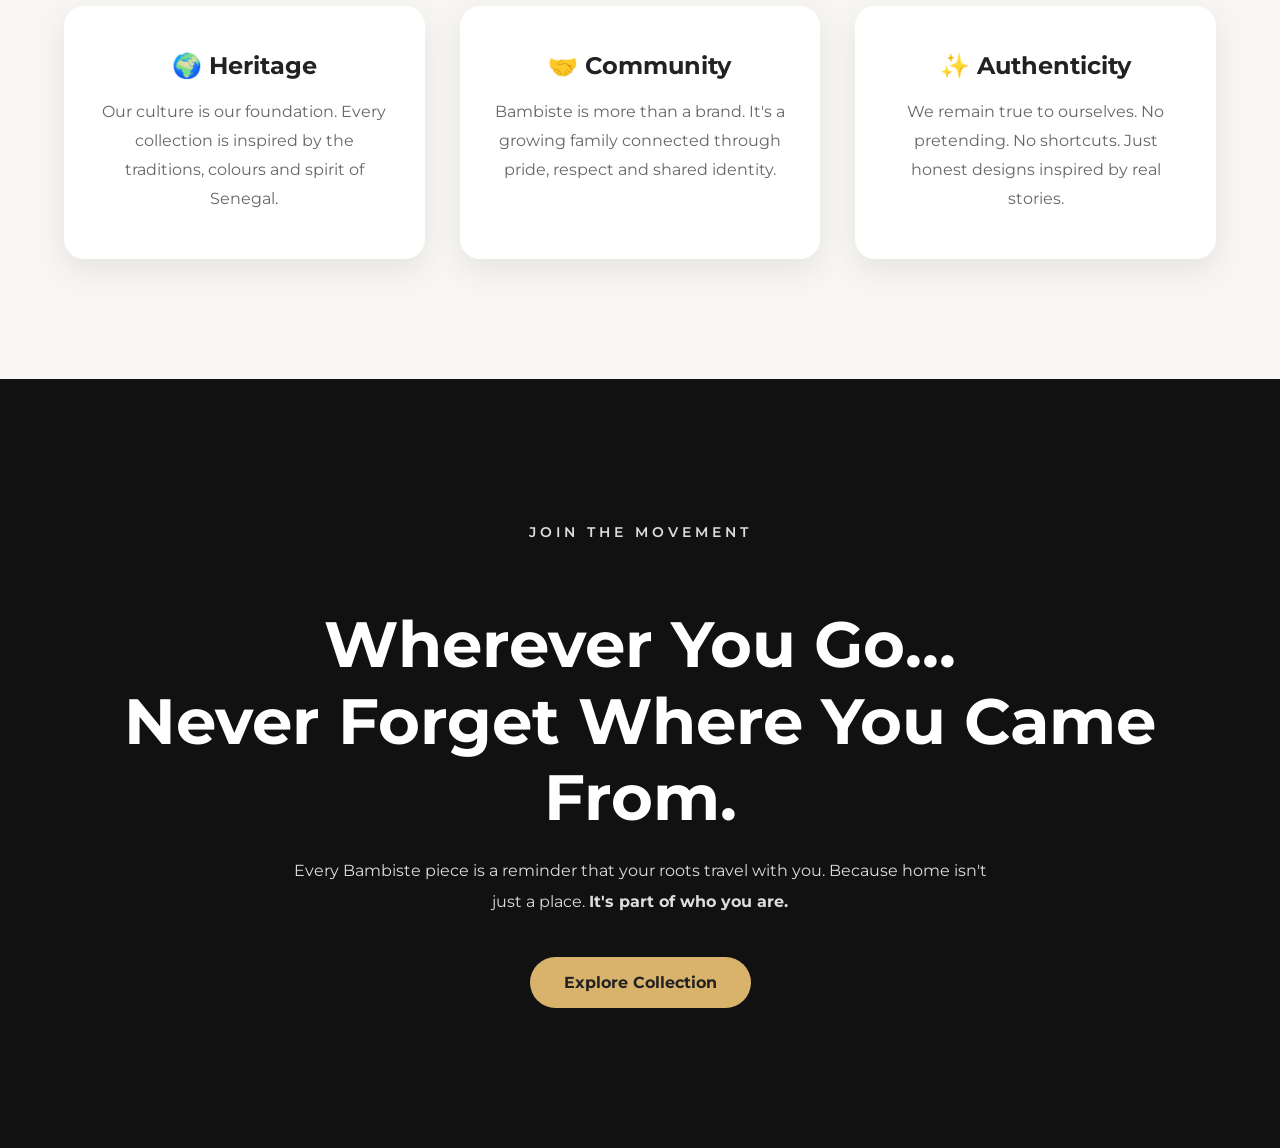
==== commit c613412c: "Update about.html" ====
--- a/about.html
+++ b/about.html
@@ -63,12 +63,6 @@
         <p class="section-subtitle">
             OUR STORY
         </p>
-
-        <h1>
-            Wear Your Roots.
-            <br>
-            Carry Your Heritage.
-        </h1>
 
         <p>
 
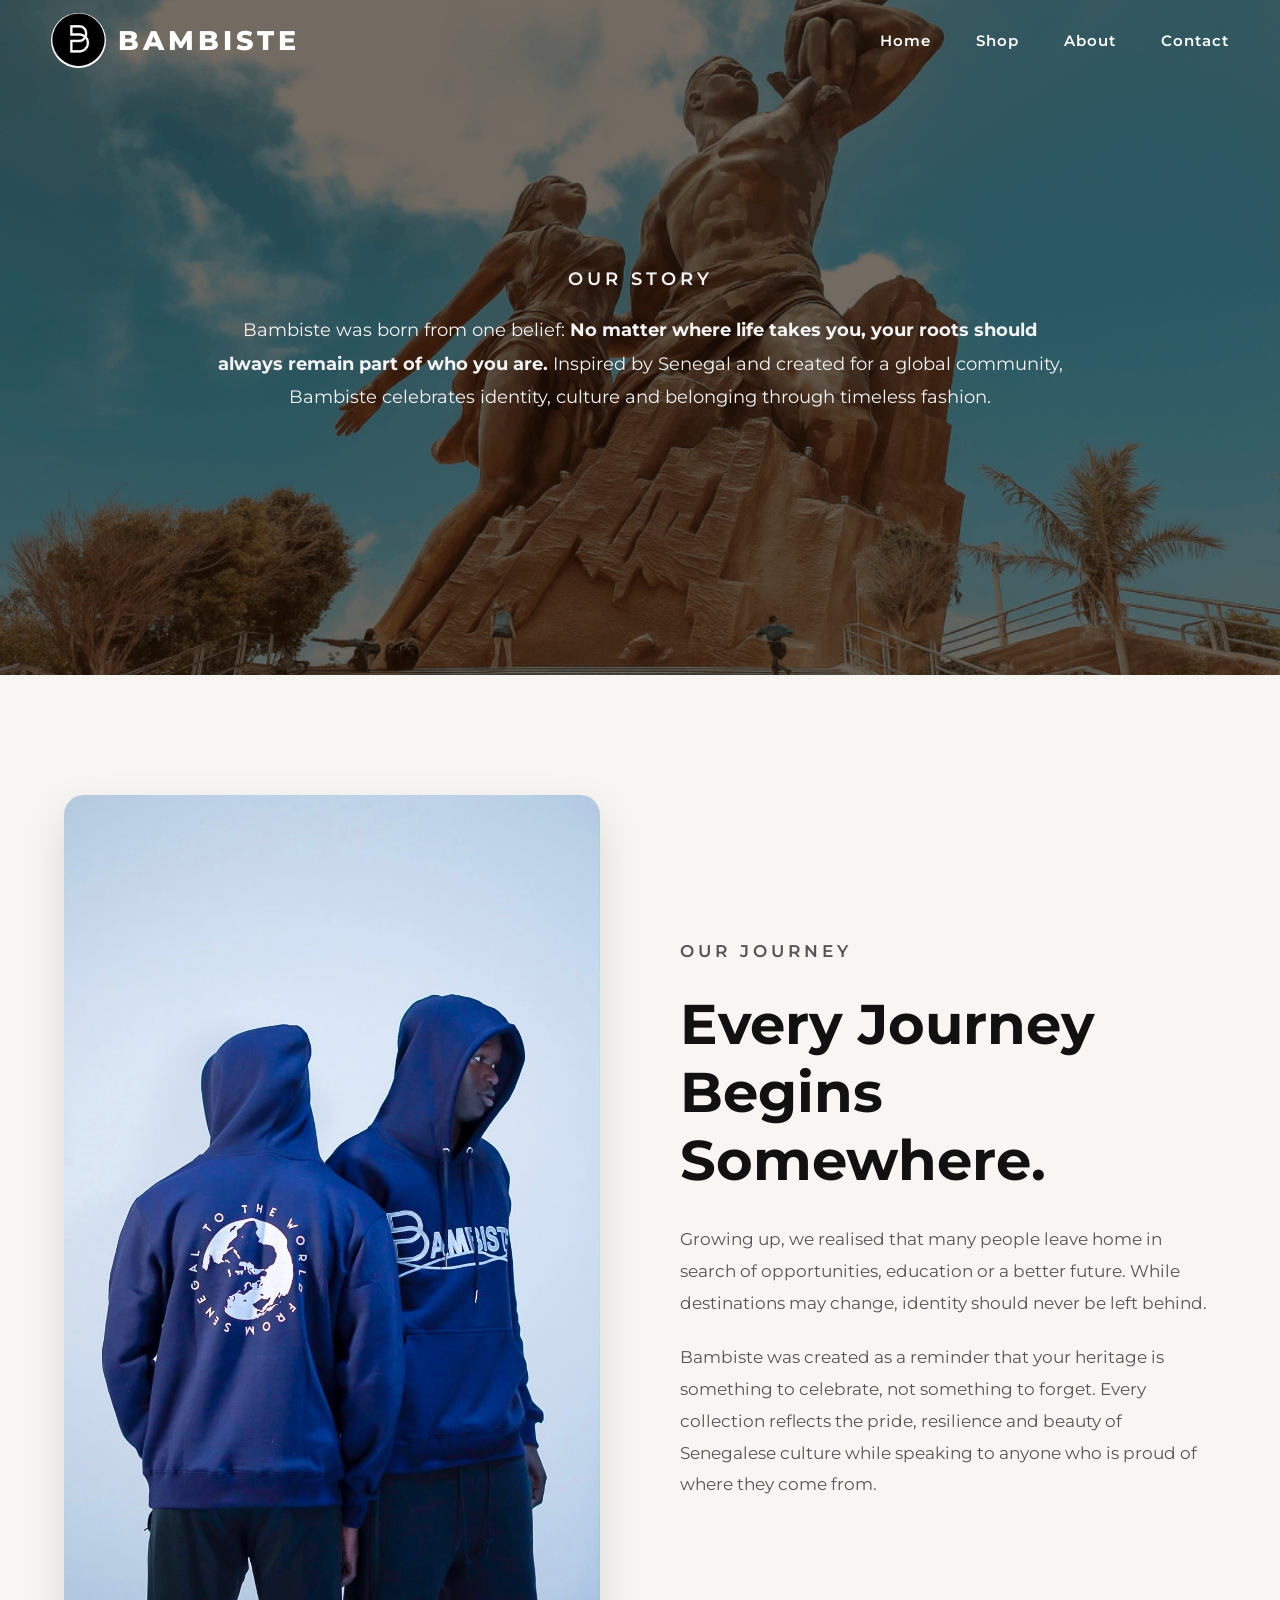
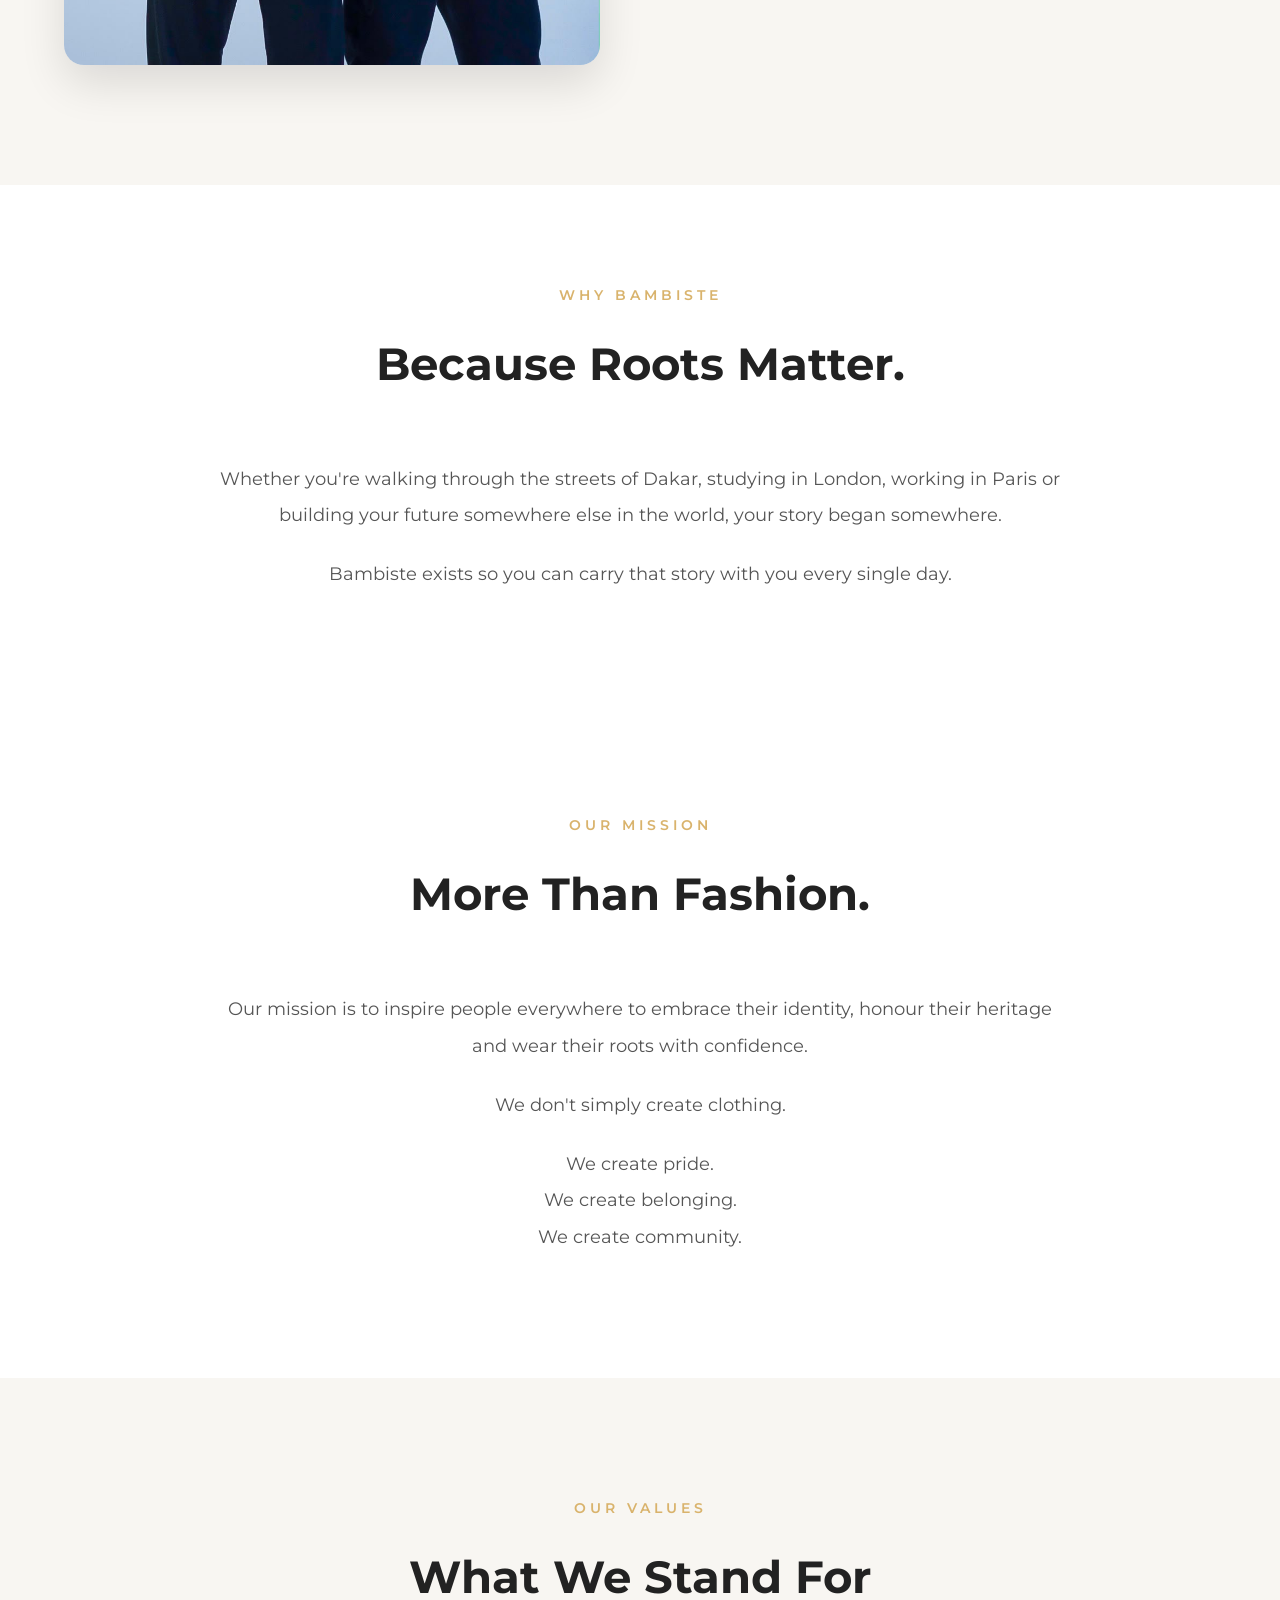
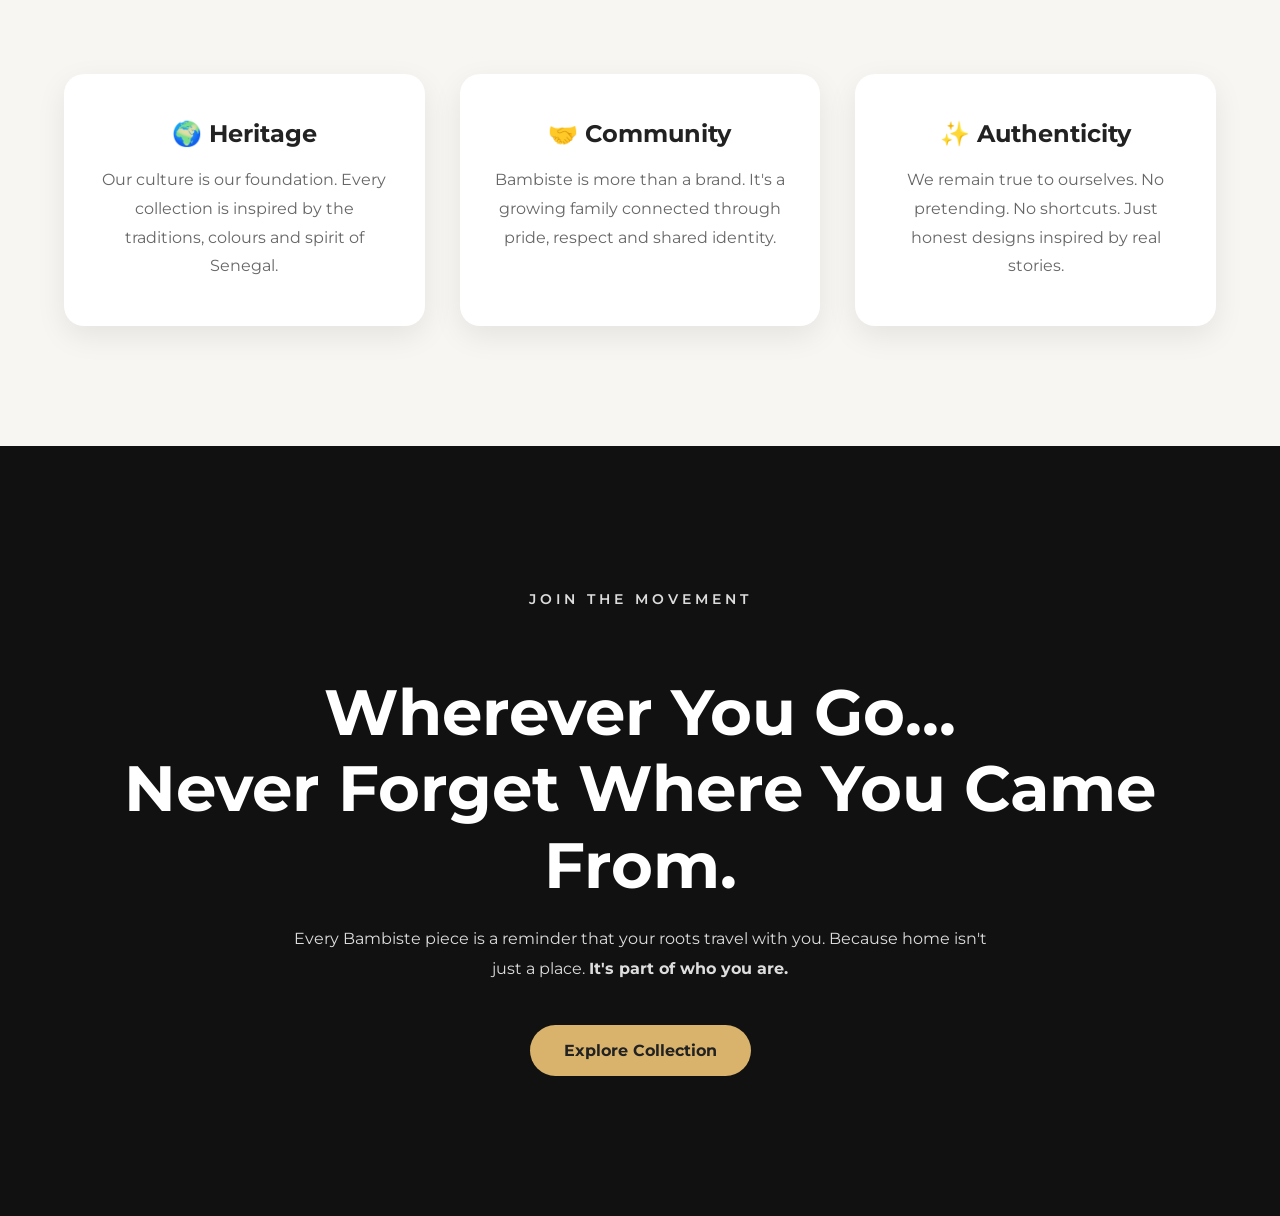
==== commit abb40f7e: "Update about.html" ====
--- a/about.html
+++ b/about.html
@@ -64,6 +64,7 @@
             OUR STORY
         </p>
 
+        
         <p>
 
             Bambiste was born from one belief:
@@ -89,7 +90,7 @@
 
             <div class="about-image">
 
-                <img src="pic10.JPG" alt="Bambiste Story">
+                <img src="pic9.JPG" alt="Bambiste Story">
 
             </div>
 
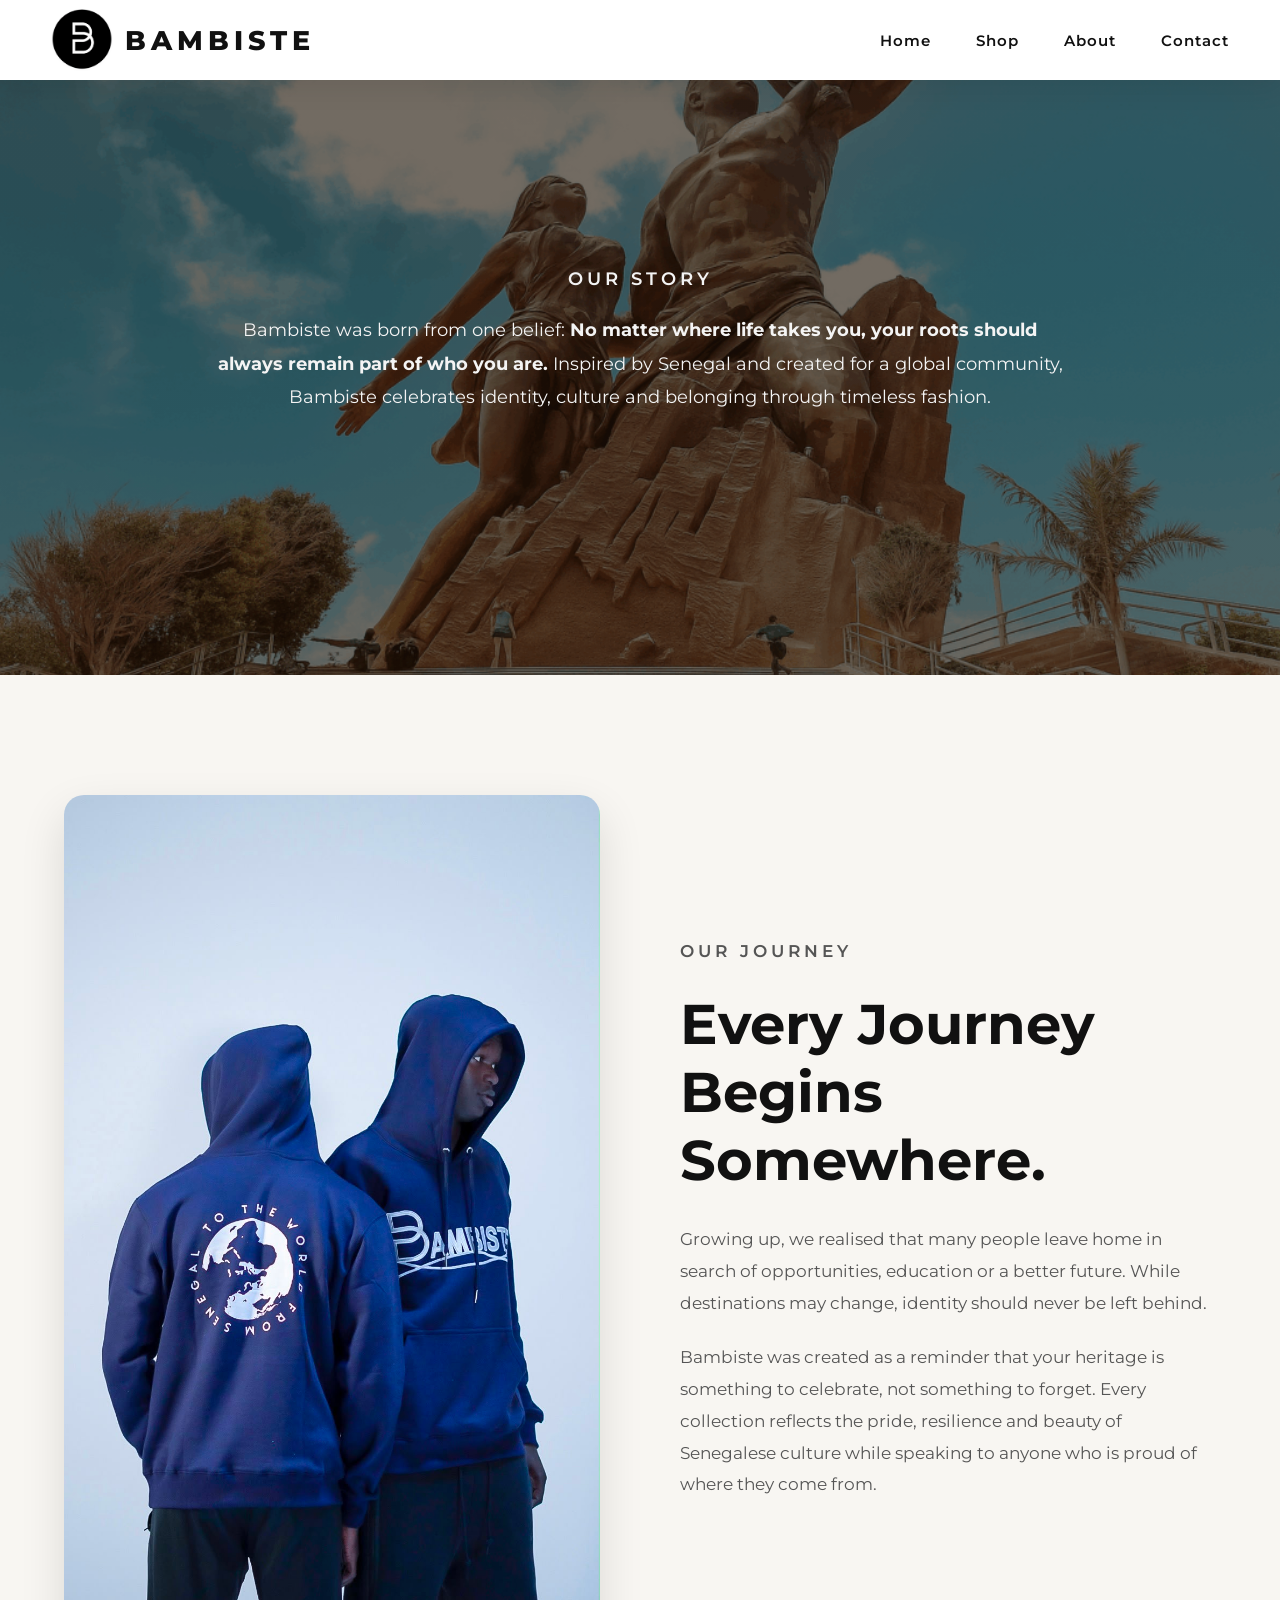
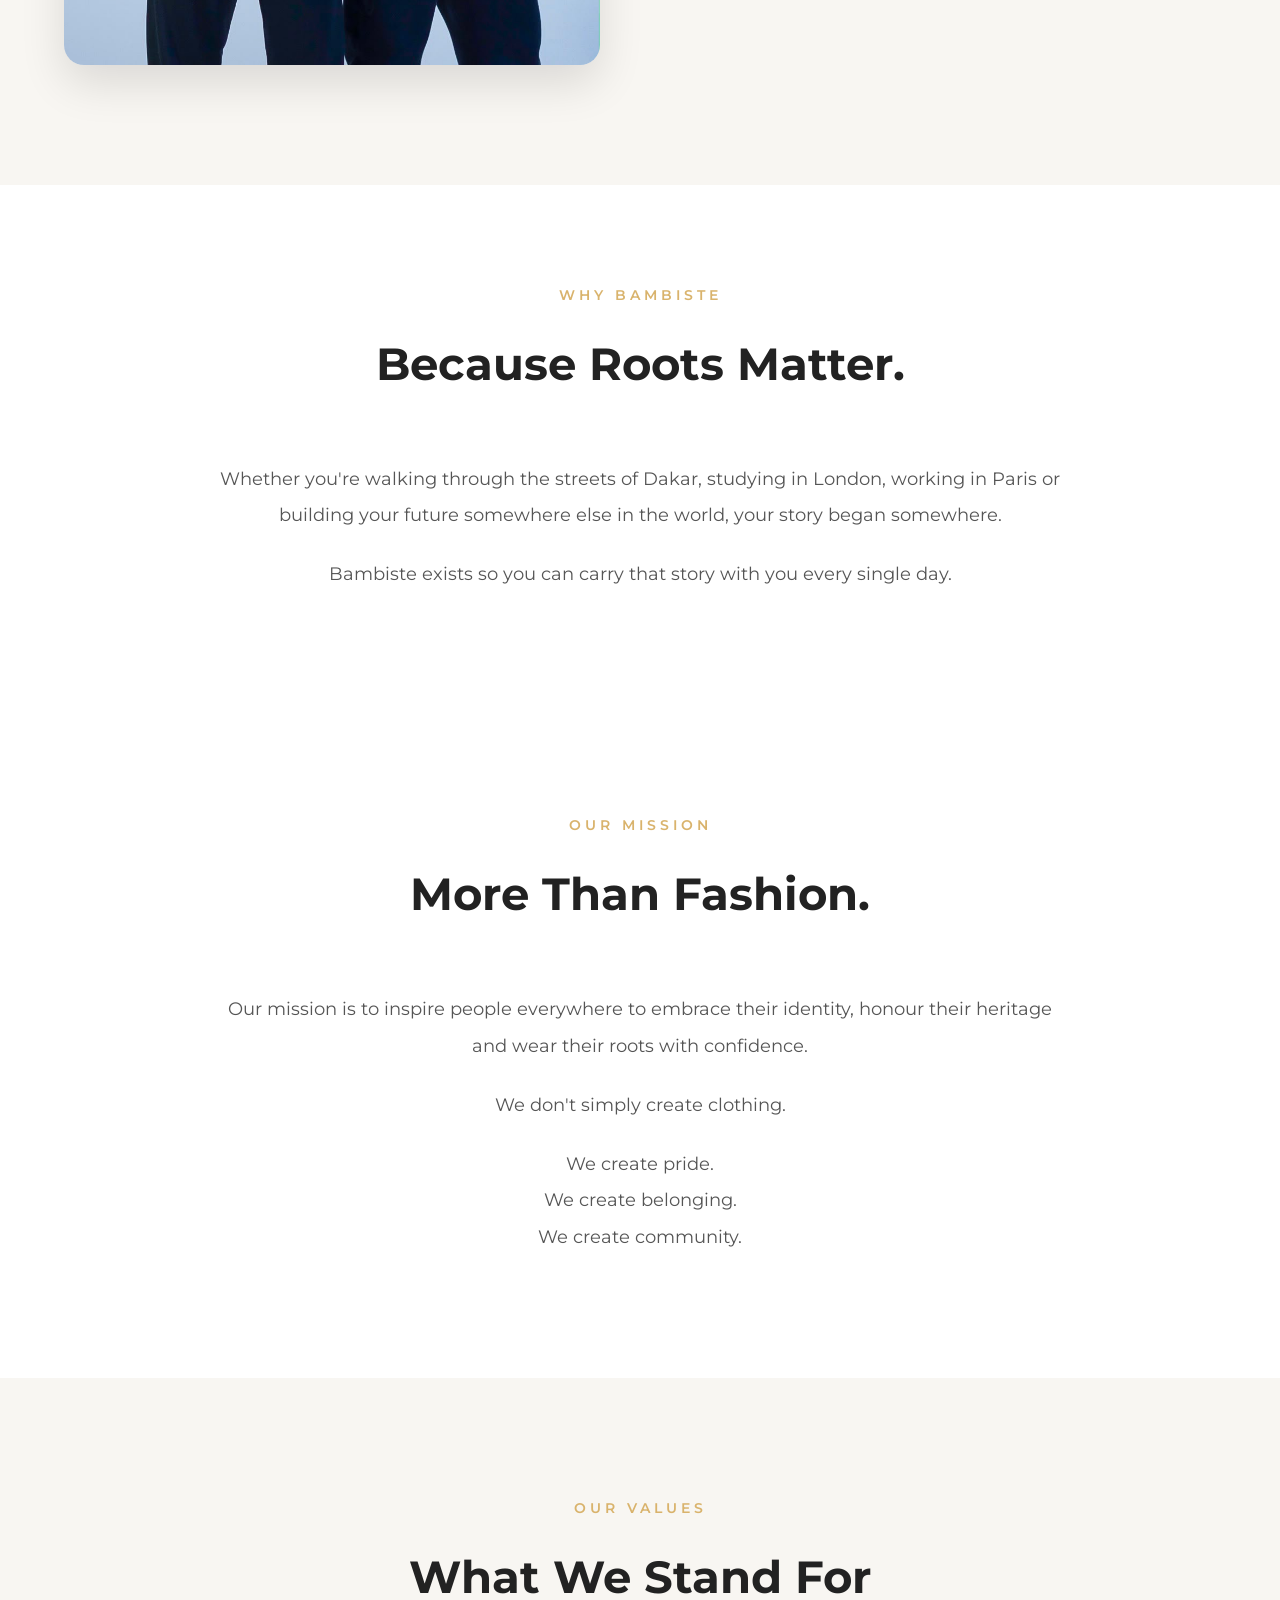
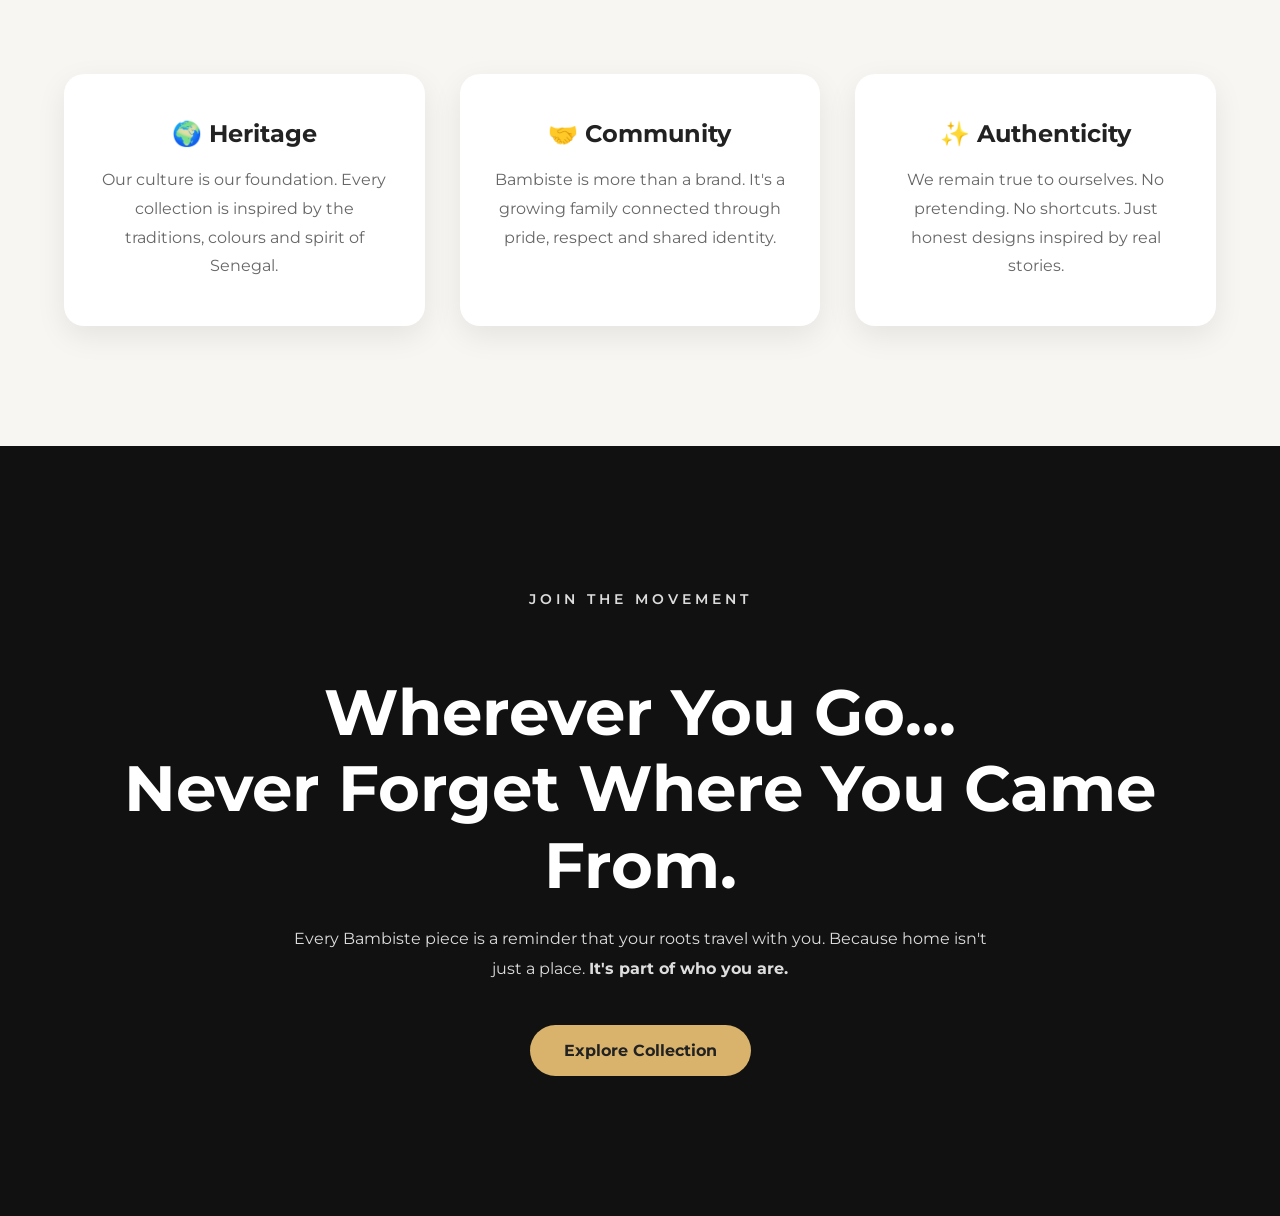
==== commit c1c42e80: "Update about.html" ====
--- a/about.html
+++ b/about.html
@@ -18,7 +18,7 @@
 
 </head>
 
-<body>
+<body class="inner-page">
 
 <header>
 
--- a/style.css
+++ b/style.css
@@ -132,7 +132,7 @@
 
     font-weight:800;
 
-    letter-spacing:4px;
+    letter-spacing:5px;
 
     margin-left:12px;
 
@@ -142,14 +142,47 @@
 
 .logo img{
 
-    width:55px;
-    height:55px;
-
+    width:62px;
+    height:62px;
+
+    object-fit:cover;
     border-radius:50%;
-
-    object-fit:cover;
-
-    transition:.3s;
+}
+
+/* =====================================
+   INNER PAGE NAVBAR
+===================================== */
+
+.inner-page header{
+
+    background:#ffffff;
+
+    box-shadow:0 8px 25px rgba(0,0,0,.08);
+
+}
+
+.inner-page .logo,
+.inner-page .logo span{
+
+    color:#111;
+
+}
+
+.inner-page .nav-links a{
+
+    color:#111;
+
+}
+
+.inner-page .nav-links a:hover{
+
+    color:#d9b36c;
+
+}
+
+.inner-page header.scrolled{
+
+    background:#ffffff;
 
 }
 
@@ -1445,7 +1478,116 @@
     margin-bottom:30px;
 
 }
-
+/* =====================================
+   FOOTER
+===================================== */
+
+.footer{
+
+    background:#111;
+
+    color:#fff;
+
+    padding:70px 0 25px;
+
+}
+
+.footer-container{
+
+    width:90%;
+
+    max-width:1300px;
+
+    margin:auto;
+
+    display:grid;
+
+    grid-template-columns:repeat(3,1fr);
+
+    gap:60px;
+
+}
+
+.footer-logo img{
+
+    width:70px;
+
+    border-radius:50%;
+
+    margin-bottom:20px;
+
+}
+
+.footer-logo h3{
+
+    font-size:1.6rem;
+
+    letter-spacing:3px;
+
+    margin-bottom:12px;
+
+}
+
+.footer-logo p{
+
+    color:#bbb;
+
+    line-height:1.8;
+
+}
+
+.footer-links h4,
+.footer-social h4{
+
+    margin-bottom:20px;
+
+    color:#d9b36c;
+
+}
+
+.footer-links a,
+.footer-social a{
+
+    display:block;
+
+    color:#ddd;
+
+    margin-bottom:12px;
+
+    transition:.3s;
+
+}
+
+.footer-links a:hover,
+.footer-social a:hover{
+
+    color:#d9b36c;
+
+    padding-left:6px;
+
+}
+
+.footer-social i{
+
+    width:22px;
+
+}
+
+.footer-bottom{
+
+    text-align:center;
+
+    margin-top:60px;
+
+    padding-top:25px;
+
+    border-top:1px solid rgba(255,255,255,.12);
+
+    color:#888;
+
+    font-size:.9rem;
+
+}
 /* =====================================================
    RESPONSIVE
 ===================================================== */
@@ -1559,6 +1701,21 @@
     padding:30px;
 
 }
+.footer-container{
+
+    grid-template-columns:1fr;
+
+    text-align:center;
+
+    gap:40px;
+
+}
+
+.footer-logo img{
+
+    margin:0 auto 20px;
+
+}
 
 }
 
@@ -1667,5 +1824,505 @@
         display:none;
 
     }
-
-}
+    
+}
+/* =====================================================
+   PRODUCT PAGE
+===================================================== */
+
+.product-page{
+
+    padding:170px 0 100px;
+    background:#f8f6f2;
+
+}
+
+.breadcrumb{
+
+    margin-bottom:45px;
+    color:#777;
+    font-size:.95rem;
+
+}
+
+.breadcrumb a{
+
+    color:#555;
+    transition:.3s;
+
+}
+
+.breadcrumb a:hover{
+
+    color:#d9b36c;
+
+}
+
+.product-grid{
+
+    display:grid;
+    grid-template-columns:1.1fr 1fr;
+    gap:70px;
+    align-items:start;
+
+}
+
+/* ==========================
+   PRODUCT GALLERY
+========================== */
+
+.product-gallery{
+
+    position:sticky;
+    top:120px;
+
+}
+
+.main-image{
+
+    background:#fff;
+    border-radius:20px;
+    overflow:hidden;
+    box-shadow:0 18px 45px rgba(0,0,0,.08);
+
+}
+
+.main-image img{
+
+    width:100%;
+    display:block;
+    transition:.5s ease;
+
+}
+
+.main-image:hover img{
+
+    transform:scale(1.08);
+
+}
+
+.thumbnail-gallery{
+
+    display:flex;
+    gap:18px;
+    margin-top:25px;
+
+}
+
+.thumb{
+
+    width:95px;
+    height:95px;
+    object-fit:cover;
+    border-radius:12px;
+    cursor:pointer;
+    border:3px solid transparent;
+    transition:.35s;
+
+}
+
+.thumb:hover{
+
+    border-color:#d9b36c;
+    transform:translateY(-4px);
+
+}
+
+.active-thumb{
+
+    border-color:#d9b36c;
+
+}
+
+/* ==========================
+   PRODUCT INFO
+========================== */
+
+.product-brand{
+
+    color:#d9b36c;
+    font-weight:700;
+    letter-spacing:3px;
+    margin-bottom:15px;
+
+}
+
+.product-info h1{
+
+    font-size:3rem;
+    margin-bottom:18px;
+    color:#111;
+
+}
+
+.rating{
+
+    margin-bottom:25px;
+    color:#d9b36c;
+    font-size:1.1rem;
+
+}
+
+.rating span{
+
+    color:#777;
+    margin-left:10px;
+
+}
+
+.price{
+
+    font-size:2.3rem;
+    margin-bottom:30px;
+    color:#111;
+
+}
+
+.product-description{
+
+    color:#555;
+    line-height:1.9;
+    margin-bottom:40px;
+
+}
+
+/* ==========================
+   OPTIONS
+========================== */
+
+.product-option{
+
+    margin-bottom:35px;
+
+}
+
+.product-option h3{
+
+    margin-bottom:15px;
+    font-size:1rem;
+
+}
+
+/* ==========================
+   SIZE BUTTONS
+========================== */
+
+.sizes{
+
+    display:flex;
+    flex-wrap:wrap;
+    gap:12px;
+
+}
+
+.sizes button{
+
+    width:60px;
+    height:50px;
+
+    border:2px solid #ddd;
+    background:#fff;
+
+    border-radius:10px;
+
+    cursor:pointer;
+
+    font-weight:600;
+
+    transition:.3s;
+
+}
+
+.sizes button:hover{
+
+    border-color:#d9b36c;
+    color:#d9b36c;
+
+}
+
+.sizes .selected{
+
+    background:#d9b36c;
+    color:#fff;
+    border-color:#d9b36c;
+
+}
+
+/* ==========================
+   QUANTITY
+========================== */
+
+.quantity-box{
+
+    display:inline-flex;
+    align-items:center;
+
+    border:1px solid #ddd;
+
+    border-radius:10px;
+
+    overflow:hidden;
+
+}
+
+.quantity-box button{
+
+    width:50px;
+    height:50px;
+
+    border:none;
+
+    background:#fff;
+
+    cursor:pointer;
+
+    font-size:1.3rem;
+
+    transition:.3s;
+
+}
+
+.quantity-box button:hover{
+
+    background:#d9b36c;
+    color:#fff;
+
+}
+
+.quantity-box span{
+
+    width:60px;
+    text-align:center;
+    font-weight:700;
+
+}
+
+/* ==========================
+   BUTTONS
+========================== */
+
+.product-info .btn{
+
+    width:100%;
+    margin-top:15px;
+
+}
+
+.secondary-btn{
+
+    background:#111;
+    color:#fff;
+
+}
+
+.secondary-btn:hover{
+
+    background:#333;
+
+}
+
+/* ==========================
+   PRODUCT DETAILS
+========================== */
+
+.product-details{
+
+    padding:100px 0;
+    background:#fff;
+
+}
+
+.details-grid{
+
+    display:grid;
+    grid-template-columns:1fr 1fr;
+    gap:80px;
+
+}
+
+.details-grid h2{
+
+    margin-bottom:25px;
+    font-size:2rem;
+
+}
+
+.details-grid p{
+
+    color:#666;
+    line-height:2;
+
+}
+
+.details-grid ul{
+
+    list-style:none;
+
+}
+
+.details-grid li{
+
+    padding:12px 0;
+    color:#555;
+    border-bottom:1px solid #eee;
+
+}
+
+/* ==========================
+   RELATED PRODUCTS
+========================== */
+
+.related-products{
+
+    padding:120px 0;
+    background:#f8f6f2;
+
+}
+
+.product-grid-small{
+
+    display:grid;
+    grid-template-columns:repeat(3,1fr);
+    gap:35px;
+
+}
+
+.related-card{
+
+    background:#fff;
+    border-radius:18px;
+    overflow:hidden;
+    text-align:center;
+    box-shadow:0 10px 30px rgba(0,0,0,.08);
+    transition:.35s;
+
+}
+
+.related-card:hover{
+
+    transform:translateY(-8px);
+
+}
+
+.related-card img{
+
+    width:100%;
+    height:340px;
+    object-fit:cover;
+
+}
+
+.related-card h3{
+
+    margin:25px 0 12px;
+
+}
+
+.related-card p{
+
+    color:#d9b36c;
+    font-weight:700;
+    margin-bottom:25px;
+
+}
+
+.related-card .btn{
+
+    margin-bottom:30px;
+
+}
+
+/* ==========================
+   RESPONSIVE
+========================== */
+
+@media(max-width:1000px){
+
+    .product-grid{
+
+        grid-template-columns:1fr;
+        gap:60px;
+
+    }
+
+    .product-gallery{
+
+        position:relative;
+        top:auto;
+
+    }
+
+    .details-grid{
+
+        grid-template-columns:1fr;
+
+    }
+
+    .product-grid-small{
+
+        grid-template-columns:repeat(2,1fr);
+
+    }
+
+}
+
+@media(max-width:768px){
+
+    .product-page{
+
+        padding-top:140px;
+
+    }
+
+    .product-info h1{
+
+        font-size:2.3rem;
+
+    }
+
+    .price{
+
+        font-size:2rem;
+
+    }
+
+    .thumbnail-gallery{
+
+        justify-content:center;
+        flex-wrap:wrap;
+
+    }
+
+    .product-grid-small{
+
+        grid-template-columns:1fr;
+
+    }
+
+}
+
+@media(max-width:480px){
+
+    .thumb{
+
+        width:70px;
+        height:70px;
+
+    }
+
+    .sizes button{
+
+        width:48px;
+        height:45px;
+
+    }
+
+    .quantity-box{
+
+        width:100%;
+        justify-content:space-between;
+
+    }
+    
+}
+
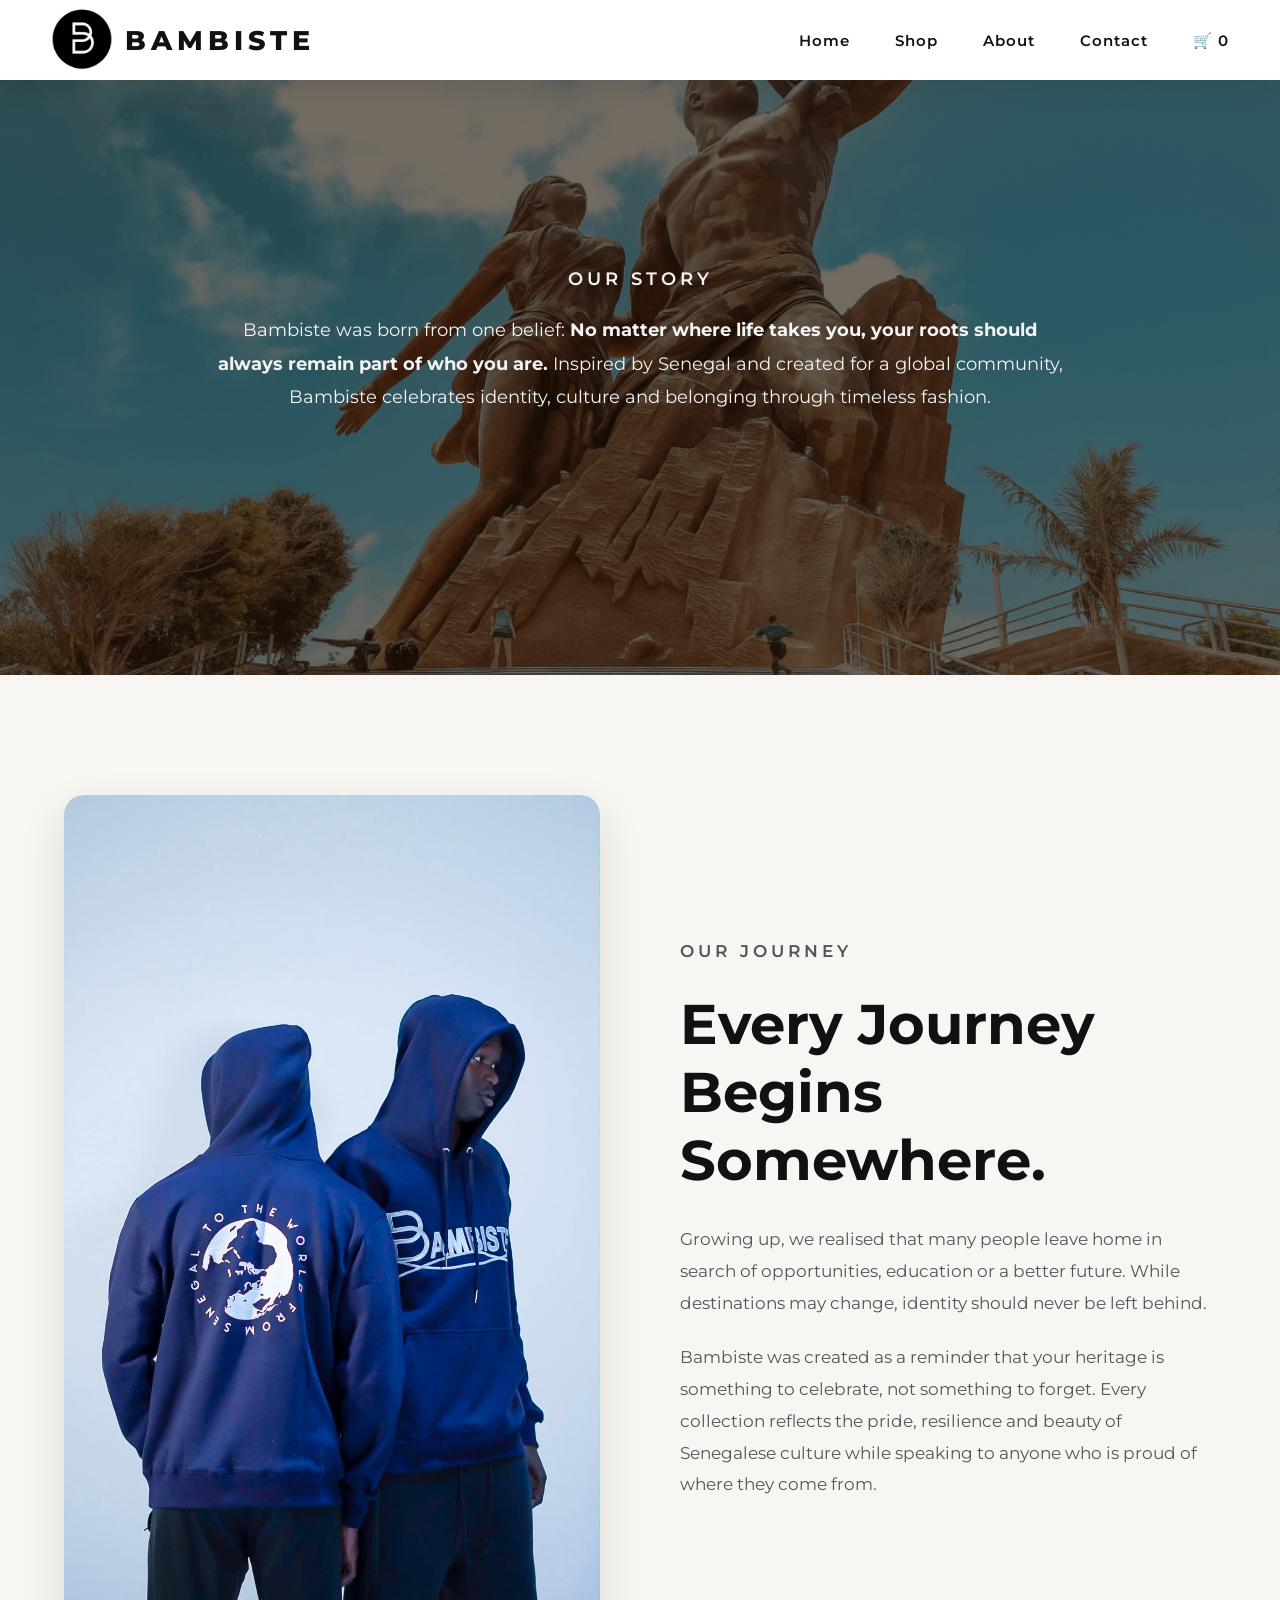
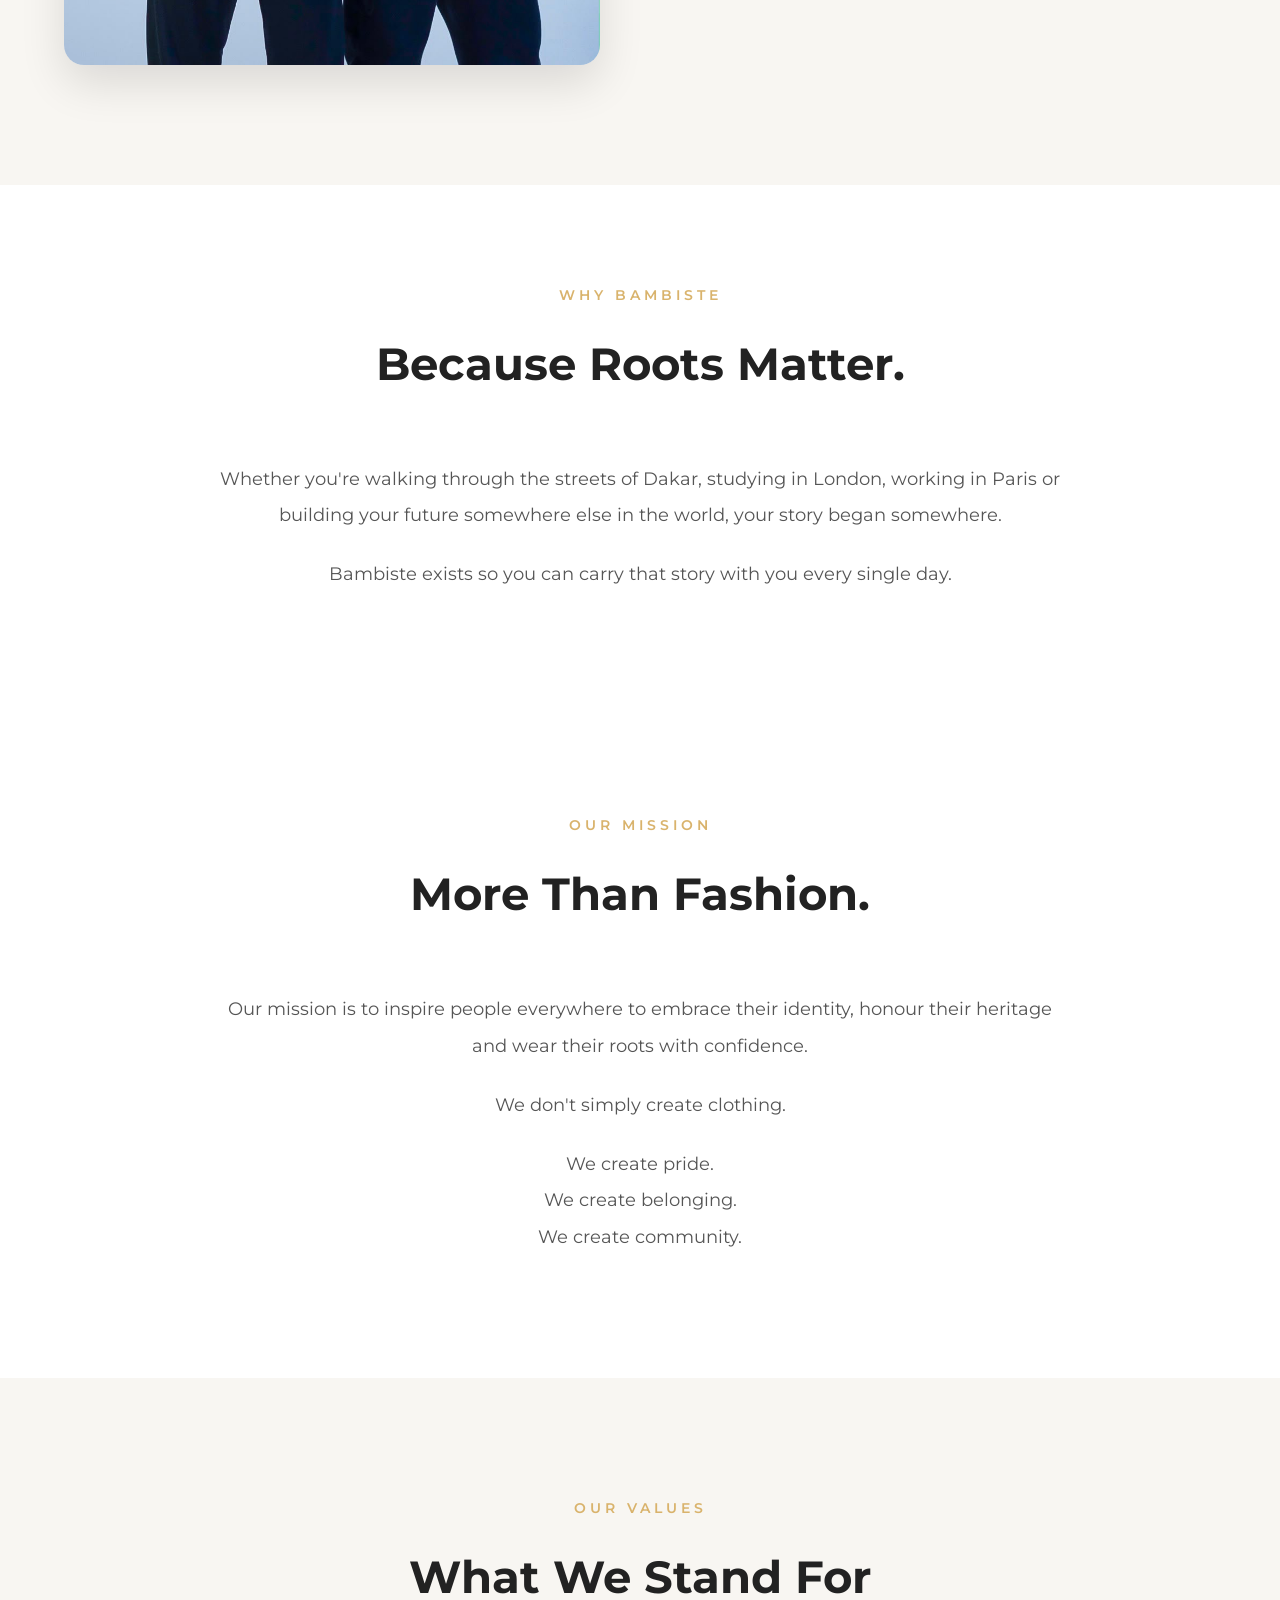
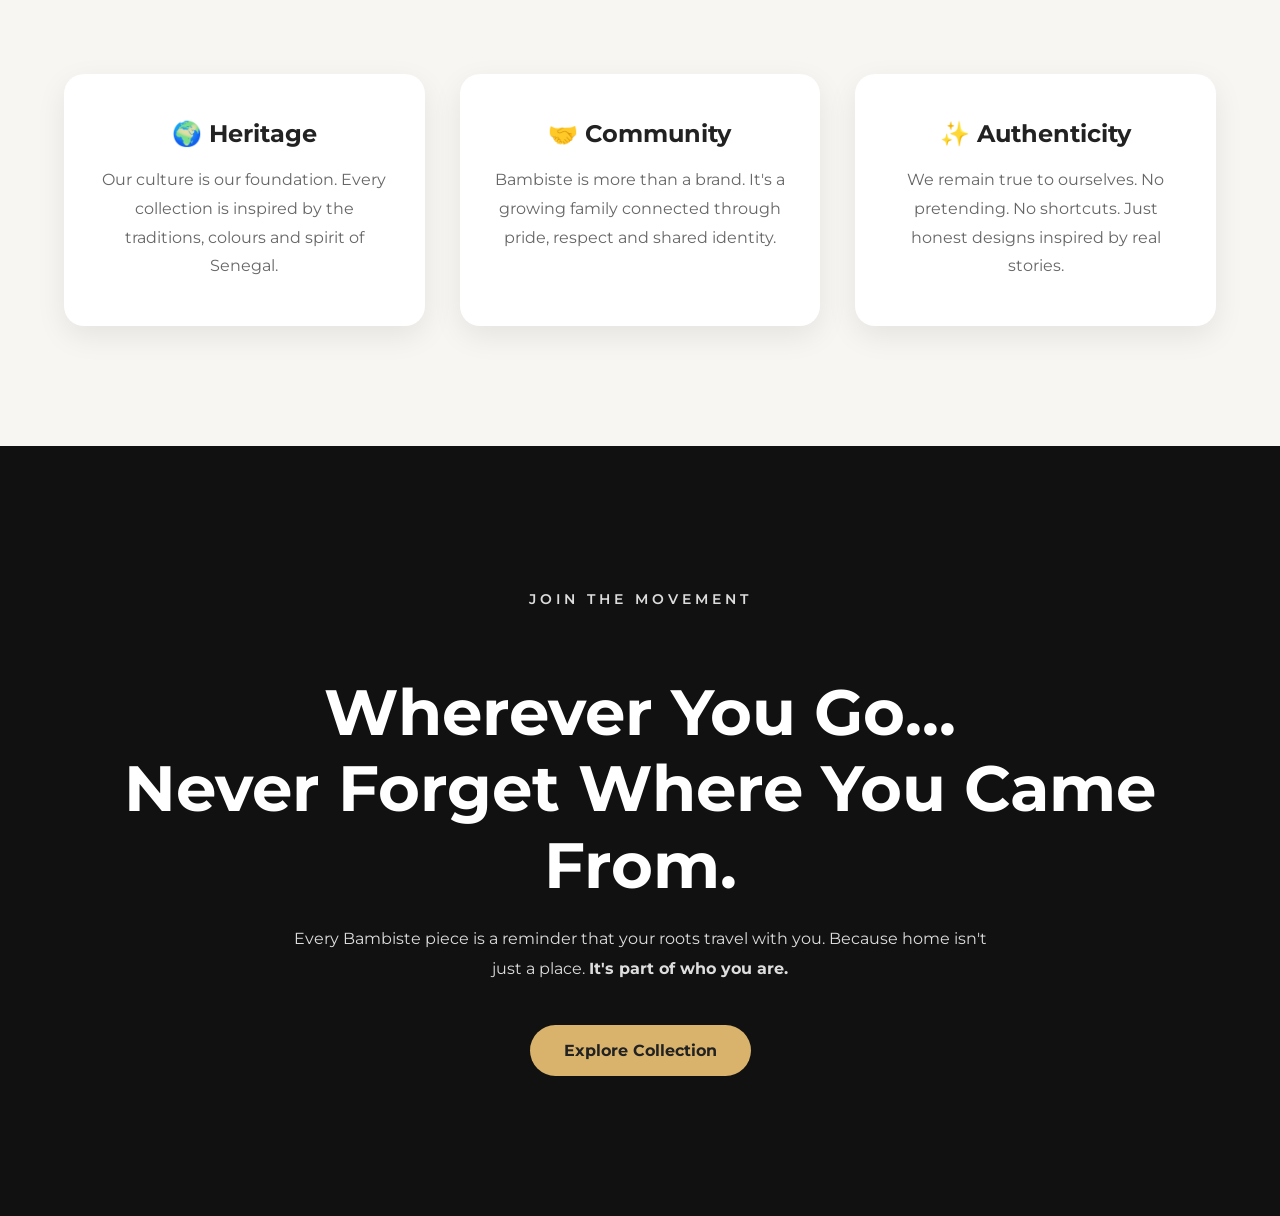
==== commit 759a9c37: "Update about.html" ====
--- a/about.html
+++ b/about.html
@@ -24,27 +24,31 @@
 
     <nav class="navbar">
 
-        <a href="index.html" class="logo">
-
-            <img src="logo.PNG" alt="Bambiste Logo">
-
-            <span>BAMBISTE</span>
-
-        </a>
-
-        <ul class="nav-links">
-
-            <li><a href="index.html">Home</a></li>
-
-            <li><a href="shop.html">Shop</a></li>
-
-            <li><a href="about.html">About</a></li>
-
-            <li><a href="contact.html">Contact</a></li>
-
-        </ul>
-
-    </nav>
+    <a href="index.html" class="logo">
+        <img src="logo.PNG" alt="Bambiste Logo">
+        <span>BAMBISTE</span>
+    </a>
+
+    <!-- Hamburger Button -->
+    <div class="menu-toggle" id="menu-toggle">
+        ☰
+    </div>
+
+    <ul class="nav-links" id="nav-links">
+        <li><a href="index.html">Home</a></li>
+        <li><a href="shop.html">Shop</a></li>
+        <li><a href="about.html">About</a></li>
+        <li><a href="contact.html">Contact</a></li>
+
+        <li class="cart-link">
+            <a href="cart.html">
+               🛒 <span id="cart-count">0</span>
+            </a>
+
+    </li>
+    </ul>
+
+</nav>
 
 </header>
 
--- a/style.css
+++ b/style.css
@@ -253,6 +253,17 @@
     width:100%;
 
 }
+.menu-toggle{
+
+    display:none;
+
+    font-size:2rem;
+
+    cursor:pointer;
+
+    color:#222;
+
+}
 
 
 /* =====================================================
@@ -1723,30 +1734,57 @@
 
     .navbar{
 
-        height:auto;
-
-        padding:18px 0;
-
-        flex-direction:column;
-
-    }
-
-    .logo{
-
-        margin-bottom:15px;
-
-    }
-
-    .nav-links{
-
-        justify-content:center;
-
-        flex-wrap:wrap;
-
-        gap:22px;
-
-    }
-
+    height:80px;
+
+    flex-direction:row;
+
+}
+
+.menu-toggle{
+
+    display:block;
+
+    font-size:2rem;
+
+}
+
+.nav-links{
+
+    position:absolute;
+
+    top:80px;
+
+    left:0;
+
+    width:100%;
+
+    background:#fff;
+
+    flex-direction:column;
+
+    gap:25px;
+
+    padding:35px 0;
+
+    display:none;
+
+    box-shadow:0 15px 30px rgba(0,0,0,.08);
+
+}
+
+.nav-links.active{
+
+    display:flex;
+
+}
+
+.nav-links a{
+
+    color:#222;
+
+    font-size:1rem;
+
+}
     .hero h1{
 
         font-size:2.7rem;
